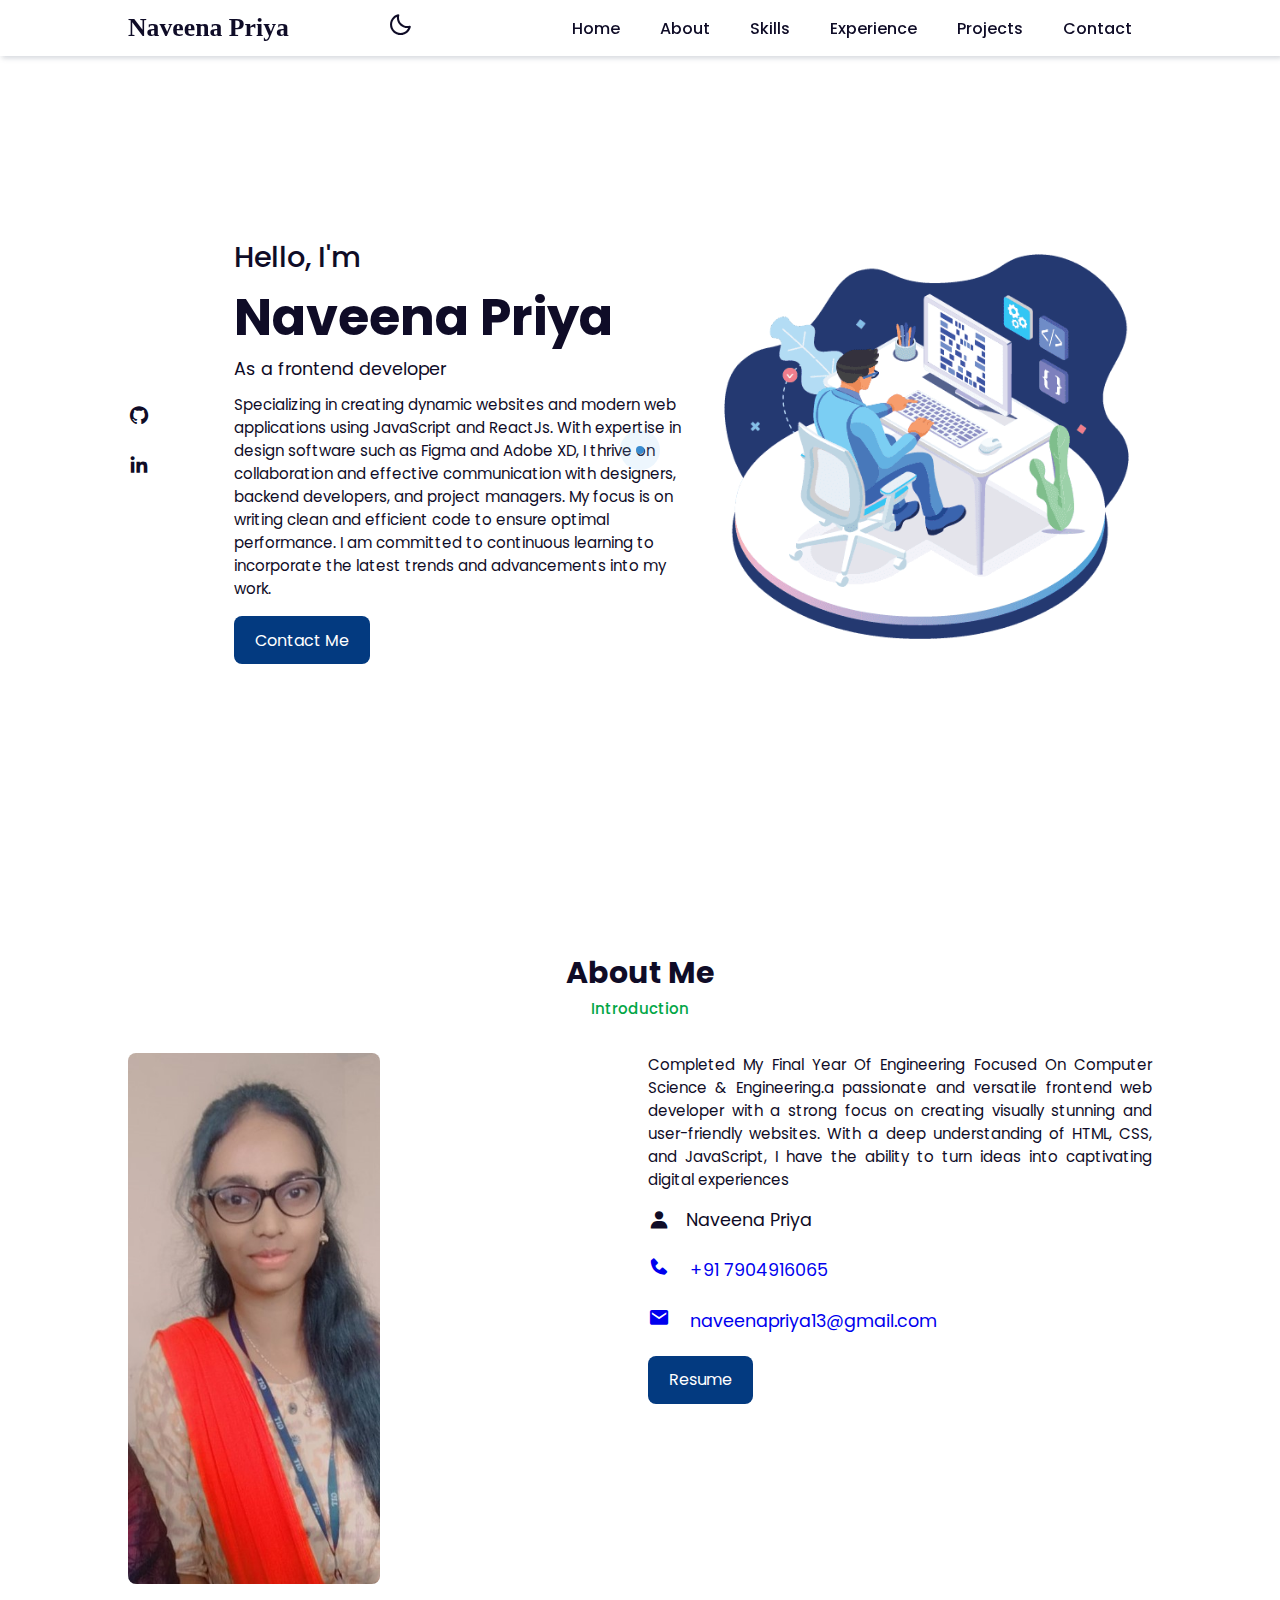
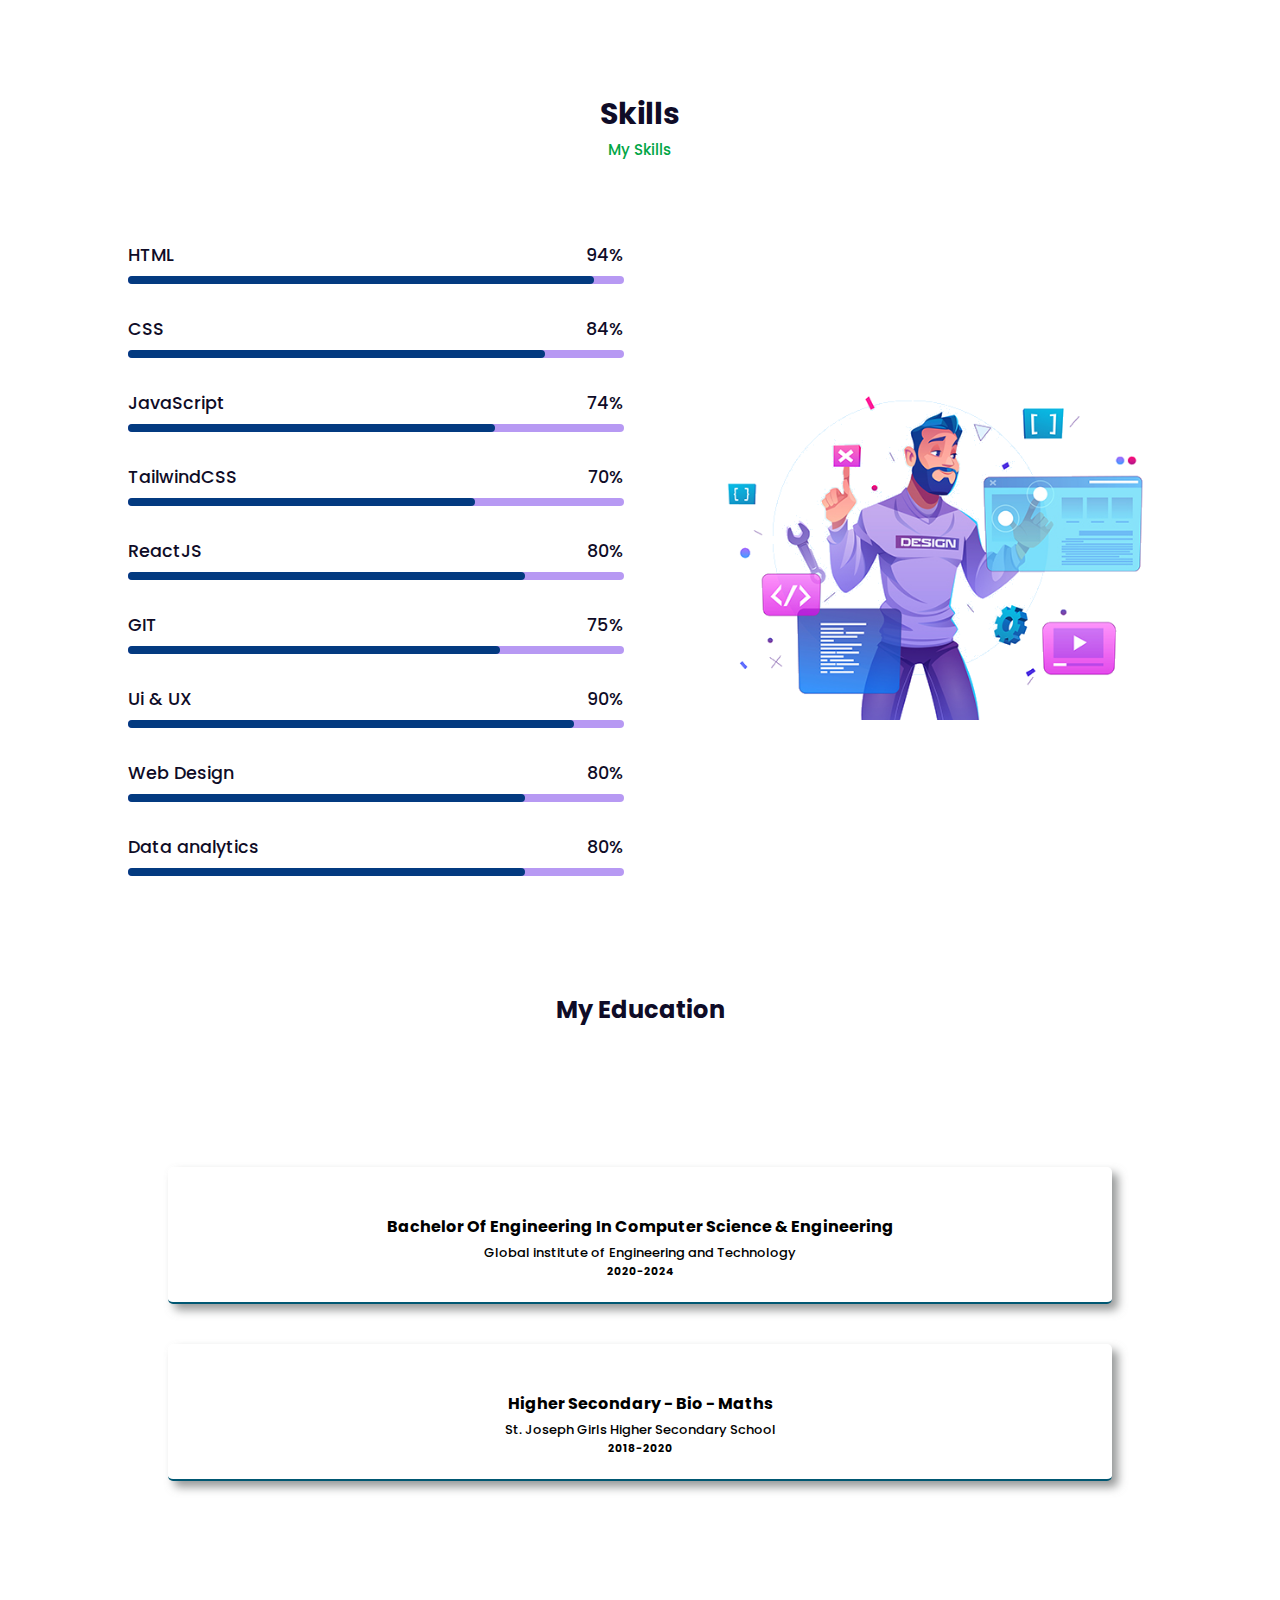
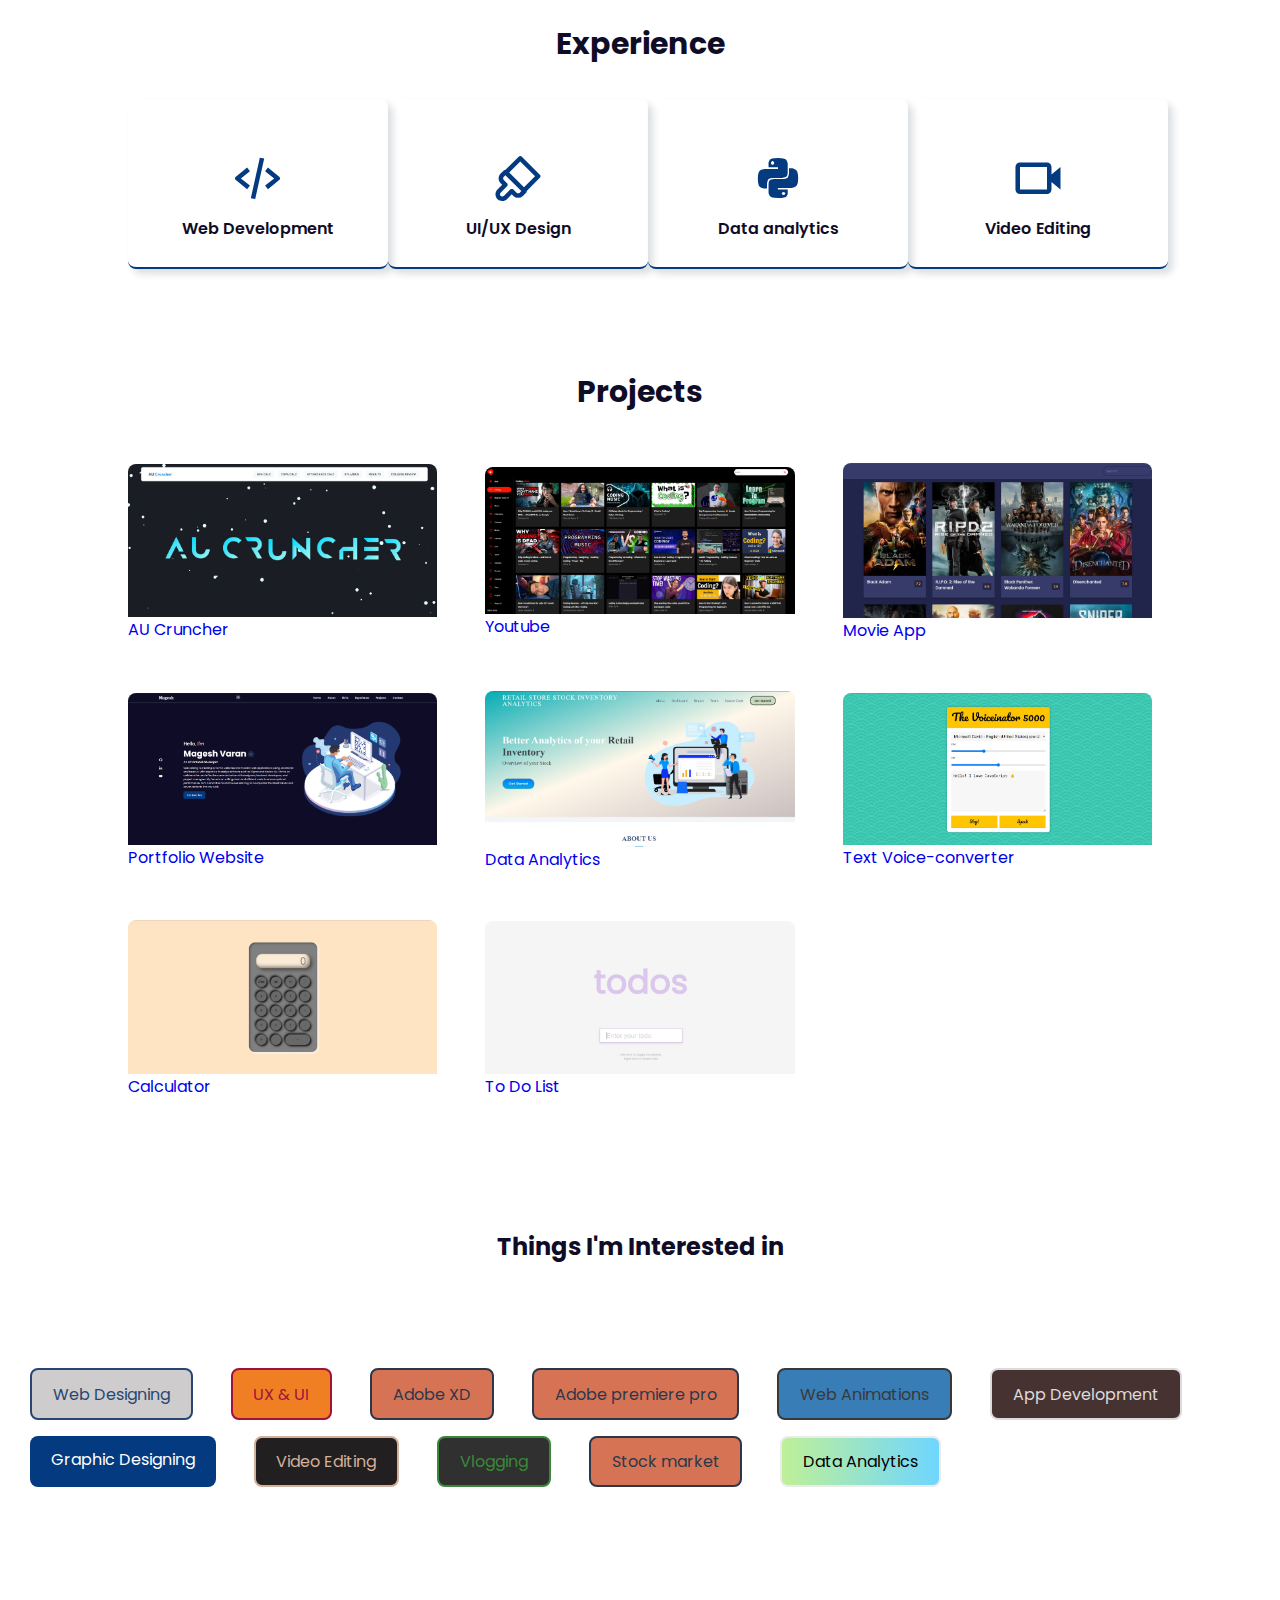
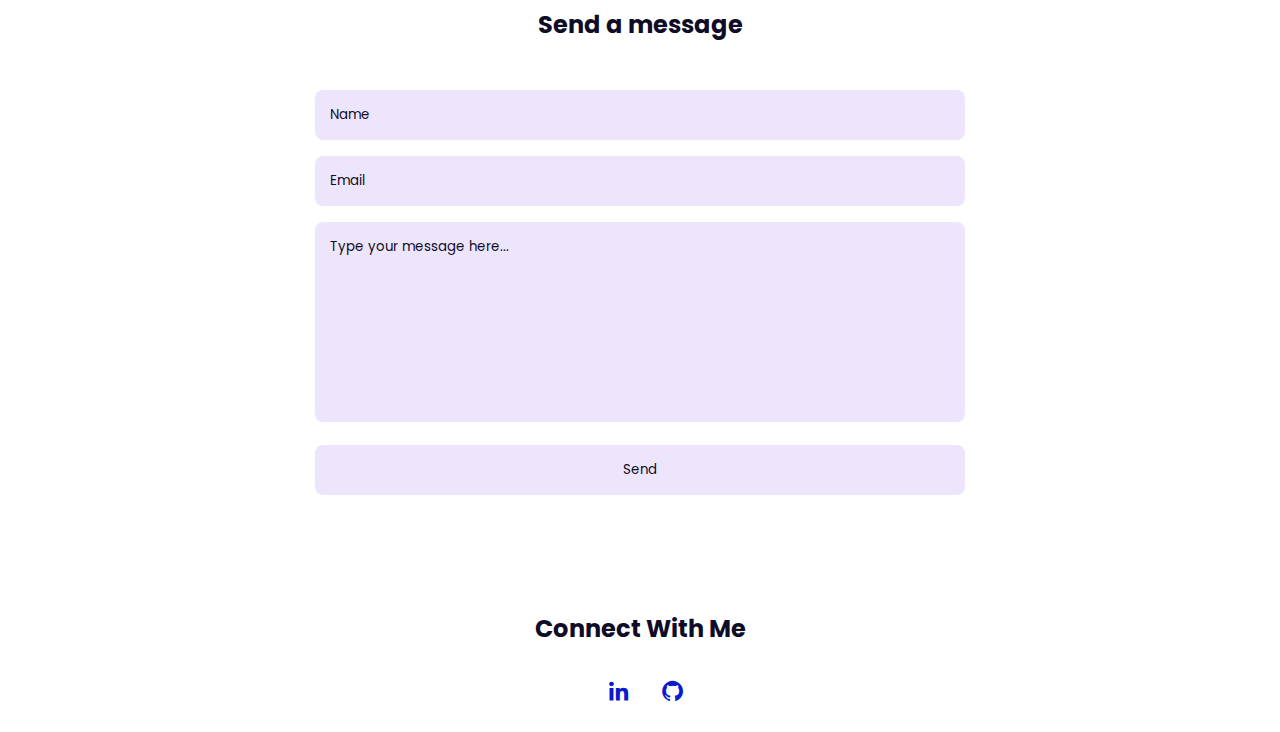
==== index.html @ 76b20b58 "new" ====
<!DOCTYPE html>
<html lang="en">

<head>
    <meta charset="UTF-8">
    <meta http-equiv="X-UA-Compatible" content="IE=edge">
    <meta name="viewport" content="width=device-width, initial-scale=1.0">
    <title>Naveena Priya</title>
    <!-- Link To CSS -->
    <link rel="stylesheet" href="./css/style.css">
    <!-- Box Icons -->
    <link rel="stylesheet" href="https://cdn.jsdelivr.net/npm/boxicons@latest/css/boxicons.min.css">
    <link id='favicon' rel="shortcut icon" href="123.png" type="image/11-png">
</head>

<body>

    <!-- perticles -->
    <!-- <div id="particles-js"></div> -->
    <!-- particles end -->

    
    <!-- Curser Section -->

    <div class="cursor-dot-outline"></div>
    <div class="cursor-dot"></div>

    <!-- end of curser section -->

    <!-- Navbar -->
    <header>
        <a href="#" class="logo">Naveena Priya</a>
        <span>
            <div class="bx bx-moon" id="darkmode"></div>
        </span>



        <div class="bx bx-menu" id="menu-icon"></div>

        <ul class="navbar">
            <li><a href="#home">Home</a></li>
            <li><a href="#about">About</a></li>
            <li><a href="#skills">Skills</a></li>
            <li><a href="#services">Experience</a></li>
            <li><a href="#portfolio">Projects</a></li>
            <li><a href="#footer">Contact</a></li>
            <!-- <div class="bx bx-moon" id="darkmode"></div> -->

        </ul>
    </header>
    <!-- Home -->

    <section class="home" id="home">
        <div class="social">
            <a href="https://github.com/NaveenapriyaN" target="_blank"><i class='bx bxl-github'></i></a>
            <a href="https://www.linkedin.com/in/naveena-priya-n-830784255/" target="_blank"><i class='bx bxl-linkedin'></i></a>

        </div>
        <div class="home-img">
            <img src="11.png" alt="">
        </div>
        <div class="home-text">
            <span>Hello, I'm</span>
            <h1>Naveena Priya</h1>
            <h2>As a frontend developer</h2>
            <p>Specializing in creating dynamic websites and modern web applications using JavaScript and ReactJs. With expertise in design software such as Figma and Adobe XD, I thrive on collaboration and effective communication with designers, backend developers, and project managers. My focus is on writing clean and efficient code to ensure optimal performance. I am committed to continuous learning to incorporate the latest trends and advancements into my work.            </p>
            <a href="#footer" class="btn">Contact Me</a>
        </div>

    </section>
    <!-- About -->
    <section class="about" id="about">
        <div class="heading">
            <h2>About Me</h2>
            <span>Introduction</span>
        </div>
        <!-- About Content -->
        <div class="about-container">
            <div class="about-img">
                <img src="121.jpeg" alt="">
            </div>
            <div class="about-text">
                <p>Completed My Final Year Of Engineering Focused On Computer Science & Engineering.a passionate and versatile frontend web developer with a strong focus on creating visually stunning and user-friendly websites. With a deep understanding of HTML, CSS, and JavaScript, I have the ability to turn ideas into captivating digital experiences</p>
                <div class="information">
                    <!-- Box 1 -->
                    <div class="info-box">
                        <i class='bx bxs-user'></i>
                        <span>Naveena Priya</span>
                    </div>
                  <!-- Box 2 (Calling) -->
                    <div class="info-box">
                        <a href="tel:+919360155586">
                        <i class='bx bxs-phone'></i>
                        <span>+91 7904916065</span>
                        </a>
                    </div>
  
                  <!-- Box 3 (Mail Sending) -->
                    <div class="info-box">
                        <a href="mailto:mageshvaran16@gmail.com">
                        <i class='bx bxs-envelope'></i>
                        <span>naveenapriya13@gmail.com</span>
                        </a>
                    </div>
  
                </div>
                <a href="https://drive.google.com/file/d/1D9zWI_TIHUpmubk6ApsLj25_T9iMZSU5/view"
                    target="_blank" class="btn">Resume</a>
            </div>
        </div>
    </section>
    <!-- Skills -->
    <section class="skills" id="skills">
        <div class="heading">
            <h2>Skills</h2>
            <span>My Skills</span>
        </div>
        <!-- Skills Content -->
        <div class="skills-container">
            <div class="bars">
                <!-- Box 1 -->
                <div class="bars-box">
                    <h3>HTML</h3>
                    <span>94%</span>
                    <div class="light-bar"></div>
                    <div class="percent-bar html-bar"></div>
                </div>
                <!-- Box 2 -->
                <div class="bars-box">
                    <h3>CSS</h3>
                    <span>84%</span>
                    <div class="light-bar"></div>
                    <div class="percent-bar css-bar"></div>
                </div>
                <!-- Box 3 -->
                <div class="bars-box">
                    <h3>JavaScript</h3>
                    <span>74%</span>
                    <div class="light-bar"></div>
                    <div class="percent-bar js-bar"></div>
                </div>

                <div class="bars-box">
                    <h3>TailwindCSS</h3>
                    <span>70%</span>
                    <div class="light-bar"></div>
                    <div class="percent-bar tailwind-bar"></div>
                </div>
                <!-- Box 4 -->
                <div class="bars-box">
                    <h3>ReactJS</h3>
                    <span>80%</span>
                    <div class="light-bar"></div>
                    <div class="percent-bar react-bar"></div>
                </div>
                <div class="bars-box">
                    <h3>GIT</h3>
                    <span>75%</span>
                    <div class="light-bar"></div>
                    <div class="percent-bar git-bar"></div>
                </div>

                <div class="bars-box">
                    <h3>Ui & UX</h3>
                    <span>90%</span>
                    <div class="light-bar"></div>
                    <div class="percent-bar ux-bar"></div>
                </div>

                <div class="bars-box">
                    <h3>Web Design</h3>
                    <span>80%</span>
                    <div class="light-bar"></div>
                    <div class="percent-bar web-bar"></div>
                </div>

                <div class="bars-box">
                    <h3>Data analytics</h3>
                    <span>80%</span>
                    <div class="light-bar"></div>
                    <div class="percent-bar web-bar"></div>
                </div>


            </div>
            <div class="skills-img">
                <img src="123.png" alt="">
            </div>
        </div>

    </section>

    <!-- ======= Breadcrumbs ======= -->
    <section id="breadcrumbs" class="breadcrumbs">
        <div class="container">

            <div class="d-flex justify-content-between align-items-center">
                <center>
                    <h2>My Education</h2>
                </center>
            </div>

        </div>
    </section><!-- End Breadcrumbs -->



    <!-- ======= Team Section ======= -->
    <section id="team1" class="team ">
        <div class="container">

            <div class="row">

                <div class="col-lg-6">
                    <div class="member d-flex align-items-start">
                        <div class="pic"><img src="assets/img/team/team-01.jpg" class="img-fluid" alt=""></div>
                        <div class="member-info">
                            <h4>Bachelor Of Engineering In Computer Science & Engineering</h4>
                            <span>Global institute of Engineering and Technology</span>
                            <h6>2020-2024</h6>
                            <!-- <p>Explicabo voluptatem mollitia et repellat</p> -->
                           
                        </div>
                    </div>
                </div>

                <div class="col-lg-6 mt-4 mt-lg-0">
                    <div class="member d-flex align-items-start">
                        <div class="pic"><img src="assets/img/team/team-02.jpeg" class="img-fluid" alt=""></div>
                        <div class="member-info">
                            <h4>Higher Secondary - Bio - Maths</h4>
                            <span>St. Joseph Girls Higher Secondary School</span>
                            <h6>2018-2020</h6>
                            <!-- <p>Aut maiores voluptates amet et quis</p> -->
                        </div>
                    </div>
                </div>


            </div>

        </div>
    </section><!-- End Team Section -->



    <!-- Services -->
    <section class="services" id="services">
        <div class="heading">
            <h2>Experience</h2>
            <!-- <span>Our Services</span> -->
        </div>
        <div class="services-content">
            <!-- Box 1 -->
            <div class="services-box">
                <i class='bx bx-code-alt'></i>
                <h3>Web Development</h3>
                <!-- <a href="#">Learn More</a> -->
            </div>
            <!-- Box 3 -->
            <div class="services-box">
                <i class='bx bx-brush'></i>
                <h3>UI/UX Design</h3>
                <!-- <a href="#">Learn More</a> -->
            </div>
            <div class="services-box">
                <i class='bx bxl-python'></i>
                <h3>Data analytics</h3>
                <!-- <a href="#">Learn More</a> -->
            </div>



            <!-- Box 2 -->
            <div class="services-box">
                <i class='bx bx-video'></i>
                <h3>Video Editing</h3>
                <!-- <a href="#">Learn More</a> -->
            </div>


        </div>
    </section>
    
    <!-- Portfolio -->
    <section class="portfolio" id="portfolio">
        <div class="heading">
            <h2>Projects</h2>
            <!-- <span>Our Recent Work</span> -->
        </div>
        <div class="portfolio-content">
            <div class="portfolio-img">
                <a href="https://aucruncher.vercel.app/" target="_blank"><img src="blog-2.jpg" alt="">AU Cruncher</a>
            </div>
             <div class="portfolio-img">
                <a href="https://youtubeproject1.vercel.app//" target="_blank"><img src="Youtube.png" alt="">Youtube</a>
             </div>
            <div class="portfolio-img">
                <a href="https://magesh06.netlify.app/" target="_blank"><img src="blog-4.jpg" alt="">Movie App</a>
            </div>
            <div class="portfolio-img">
                <a href="https://mageshdev.netlify.app/" target="_blank"><img src="port.png" alt="">Portfolio Website</a>
             </div>
            <div class="portfolio-img">
                <a href="https://retail-project.netlify.app/" target="_blank"><img src="blog-3.jpg" alt="">Data Analytics</a>
             </div>
            <div class="portfolio-img">
                <a href="https://speach-01.netlify.app/" target="_blank"><img src="blog-5.jpg" alt="">Text Voice-converter</a>

            </div>
            <div class="portfolio-img">
                <a href="https://magesh04.netlify.app/" target="_blank"><img src="blog-6.jpg" alt="">Calculator</a>

            </div>
            <div class="portfolio-img">
                <a href="https://magesh08.netlify.app/" target="_blank"><img src="blog-7.jpg" alt="">To Do List</a>

            </div>

        </div>
    </section>
    <!-- Contact
    <section class="contact" id="contact">
        <div class="heading">
            
            <span>Connect With Us</span> -->
    <!-- </div>
        <div class="contact-form">
            <form action="">
                <input type="text" placeholder="Your Name">
                <input type="email" name="" id="" placeholder="Your Email">
                <textarea name="" id="" cols="30" rows="10" placeholder="Write Message Here..."></textarea>
                <input type="button" value="Send" class="contact-button">
            </form>
        </div>
    </section> -->
    <div class="container">
        <div class="heading skills-heading">
            <h2>Things I'm Interested in</h2>
        </div>
        <div class="skills-wrapper">
            <a class="skill btn btn-outline-pill btn-custom-light" id='cpp'>Web Designing</a>
            <a class="skill btn btn-outline-pill btn-custom-light" id='css'>UX & UI</a>
            <a class="skill btn btn-outline-pill btn-custom-light" id='firebase'>Adobe XD</a>
            <a class="skill btn btn-outline-pill btn-custom-light" id='firebase'>Adobe premiere pro</a>
            <a class="skill btn btn-outline-pill btn-custom-light" id='sql'>Web Animations</a>
            <a class="skill btn btn-outline-pill btn-custom-light" id='agile'>App Development</a>
            <a class="skill btn btn-outline-pill btn-custom-light" id='django'>Graphic Designing</a>
            <a class="skill btn btn-outline-pill btn-custom-light" id='github'>Video Editing</a>
            <a class="skill btn btn-outline-pill btn-custom-light" id='node'>Vlogging</a>
            <a class="skill btn btn-outline-pill btn-custom-light" id='firebase'>Stock market</a>
            <a class="skill btn btn-outline-pill btn-custom-light" id='html'>Data Analytics</a>
        </div>
        <!-- <div class="unslate_co--section" id="contact-section">
        </div> -->
    </div>

    <!-- conwct with me -->

     <div class="contact-form" data-aos="fade-left" data-aos-once="true">
        <form  id="contact-form" method="POST" action="https://formsubmit.co/naveenapriya13@gmail.com">
          <h2>Send a message</h2>
          <div class="input-box">
            <input type="text" required="true" name="name" placeholder="Name">
          </div>
          
          <div class="input-box">
            <input type="email" required="true" name="email" placeholder="Email">
          </div>
          
          <div class="input-box">
            <textarea required="true" name="message" placeholder="Type your message here..."></textarea>
          </div>
          
          <div class="input-box">
            <input type="submit" value="Send" target="_blank" >
          </div>
             <input type="hidden" name="_captcha" value="false">
             <input type="hidden" name="_template" value="box">
             <!-- <input type="hidden" name="_next" value="https://Magesh08.github.io/assets/html/thankyou.html">
             <input type="hidden" name="_url" value="https://Magesh08.github.io/assets/html/contact.html"> -->
        </form>
      </div>
      
    </div>
  </div>
</div> 

<!-- conwct with end-->

    <!-- Footer -->
    <div class="footer" id="footer">
        <h2>Connect With Me</h2>
        <div class="footer-social">
            <a href="https://www.linkedin.com/in/naveena-priya-n-830784255/" target="_blank"><i class='bx bxl-linkedin'></i></a>
            <a href="https://github.com/NaveenapriyaN" target="_blank"><i class='bx bxl-github'></i></a>
            <!-- <a href="https://www.instagram.com/ig_magesh_mv/"><i class='bx bxl-instagram'></i></a> -->
        </div>

    </div>
    <!-- Copyright
    <div class="copyright">
        <p>Create By <a href=""> Developer</a> | All Right Reserved.</p>
    </div> -->

    <!-- Link To JS -->
    <script src="./js/script.js"></script>
</body>

</html>
---- css/style.css ----
/* Google Fonts */
@import url("https://fonts.googleapis.com/css2?family=Poppins:wght@200;300;400;500;600;700&display=swap");
* {
  margin: 0;
  padding: 0;
  box-sizing: border-box;
  list-style: none;
  text-decoration: none;
  scroll-behavior: smooth;
  scroll-padding-top: 2rem;
  font-family: "Poppins", sans-serif;
}
:root {
  --main-color: #033a80;
  --bg-color: #fff;
  --text-color: #0f0c27;
  --hover: hsl(260, 100%, 51%);
 
  --big-font: 3.2rem;
  --medium-font: 1.8rem;
  --p-font: 0.941rem;
}
section {
  padding: 50px 10%;
}
body.active {
  --text-color: #fff;
  --bg-color: #0f0c27;
}
body {
  background: var(--bg-color);
  color: var(--text-color);
}
*::selection {
  color: var(--bg-color);
  background: var(--main-color);
}
.heading {
  text-align: center;
}
.heading h2 {
  font-size: 30px;
}
 
.heading span {
  font-size: var(--p-font);
  color: rgb(2, 166, 70);
}
header {
  position: fixed;
  width: 100%;
  top: 0;
  right: 0;
  z-index: 1000;
  display: flex;
  align-items: center;
  justify-content: space-between;
  background: var(--bg-color);
  padding: 13px 10%;
  transition: 0.2s;
  box-shadow: -3px -3px 7px #ffffff73,
				2px 2px 5px rgba(94, 104, 121, 0.288);
}
header.shadow {
  box-shadow: 0 0 4px rgb(14 55 54 / 15%);
}
.logo {
  font-size: 1.61rem;
  font-weight: 600;
  font-family:Cambria, Cochin, Georgia, Times, 'Times New Roman', serif;
  color: var(--text-color);
}
.navbar {
  display: flex;
}
.navbar a {
  font-size: 1rem;
  padding: 10px 20px;
  color: var(--text-color);
  font-weight: 500;
}
.navbar a:hover {
  color: var(--hover);
}
#menu-icon {
  font-size: 24px;
  cursor: pointer;
  z-index: 10001;
  display: none;
}
#darkmode {
  font-size: 25px;
  cursor: pointer;
  padding-right: 40px;
}
.home {
  position: relative;
  width: 100%;
  min-height: 100vh;
  display: grid;
  grid-template-columns: 0.2fr 1fr 1fr;
  align-items: center;
  gap: 1rem;
}
.home-img {
  order: 3;
}
.home-img img {
  width: 100%;
}
.home-text span {
  font-size: var(--medium-font);
  font-weight: 500;
}
.home-text h1 {
  font-size: var(--big-font);
}
.home-text h2 {
  font-size: 1.1rem;
  font-weight: 400;
}
.home-text p {
  font-size: var(--p-font);
  font-weight: 400;
  margin: 0.7rem 0 1rem;
}
.social {
  display: flex;
  flex-direction: column;
}
.social a {
  margin-bottom: 1rem;
  font-size: 22px;
  color: var(--text-color);
}
.social a:hover {
  color: var(--hover);
}
.btn {
  display: inline-block;
  background: var(--main-color);
  color: #fff;
  padding: 0.7rem 1.3rem;
  border-radius: 0.5rem;
}
.btn:hover {
  background: var(--hover);
}
 

.about-container {
  display: grid;
  grid-template-columns: repeat(2, 1fr);
  gap: 1rem;
  margin-top: 2rem;
}
 
.about-img img {
  width: 50%;
  border-radius: 0.5rem;
}
.about-text p {
  font-size: var(--p-font);
  font-weight: 400;
  text-align: justify;
}
.information {
  margin: 1rem 0 1.4rem;
}
.information .info-box {
  display: flex;
  align-items: center;
  margin-bottom: 1.4rem;
}
.information .info-box .bx {
  font-size: 22px;
}
.information .info-box span {
  font-weight: 400;
  margin-left: 1rem;
}
.skills-container {
  display: grid;
  grid-template-columns: repeat(2, 1fr);
  align-items: center;
  gap: 2rem;
  margin-top: 4rem;
}
.skills-img img {
  width: 100%;
  padding-left: 4rem;
  object-position: center;
}
.bars-box {
  position: relative;
  display: flex;
  justify-content: space-between;
  align-items: center;
  padding: 1rem 0;
  margin-bottom: 1rem;
}
.bars-box h3,
span {
  font-size: 1.1rem;
  font-weight: 500;
}
.light-bar {
  position: absolute;
  bottom: 0;
  left: 0;
  width: 100%;
  height: 0.5rem;
  background: hsla(260, 100%, 44%, 0.4);
  border-radius: 0.5rem;
}
.percent-bar {
  position: absolute;
  bottom: 0;
  left: 0;
  height: 0.5rem;
  background: var(--main-color);
  border-radius: 0.5rem;
}
.html-bar {
  width: 94%;
}
.css-bar {
  width: 84%;
}
.js-bar {
  width: 74%;
}
.react-bar {
  width: 80%;
}
.git-bar {
  width: 75%;
}
.tailwind-bar {
  width: 70%;
}
.ux-bar{
  width: 90%;
}
.web-bar {
  width: 80%;
}
.services-content {
  display: grid;
  grid-template-columns: repeat(auto-fit, minmax(200px, auto));
  justify-content: center;
  gap: 1rem;
  margin-top: 2rem;
}
.services-box {
  padding: 20px;
  width: 260px;
  display: flex;
  flex-direction: column;
  align-items: center;
  text-align: center;
  border-radius: 0.5rem;
  border-bottom: 2px solid var(--main-color);
  
  box-shadow: 5px 5px 7px rgba(14, 42, 55, 0.15);
}
.services-box:hover{
  color: #e0e0e0;

  box-shadow: 5px 5px 7px rgba(14, 42, 55, 0.15);
  /* background-image: linear-gradient(rgb(169, 169, 169) , rgb(255, 255, 255)); */
  background-color: #FF9A8B;
  background-color: #74EBD5;
  background-color: #FF9A8B;
  /* background-image: linear-gradient(90deg, #FF9A8B 0%, #FF6A88 55%, #FF99AC 100%); */
  background-color: #7791a3;



}

.services-box h3 {
  font-size: 1rem;
  font-weight: 600;
  margin: 0.7rem 0 0.4rem;
}
.services-box:hover h3{
  color: var(--main-color);
}
.services-box .bx {
  padding-top: 2rem;
  font-size: 54px;
  color: var(--main-color);
}
.services-box:hover .bx{
  color: #000000;
}
.services-box a {
  color: var(--main-color);
  font-size: var(--p-font);
  font-weight: 500;
}
.services-box:hover a{
  color: #8b8a8f;
}
.portfolio-content {
  display: grid;
  grid-template-columns: repeat(auto-fit, minmax(280px, auto));
  gap: 3rem;
  margin-top: 3rem;
  align-items: center;

}
.portfolio-img {
  overflow: hidden;
  border-radius: 0.5rem;
}
.portfolio-img img {
  width: 100%;
  display: block;
}
.portfolio-img img:hover {
  transform: scale(1.1);
  transition: 1s;
}
.contact-form {
  display: grid;
  place-items: center;
  margin-top: 2rem;
}
.contact-form form {
  display: flex;
  flex-direction: column;
  width: 650px;
}
form input,
textarea {
  padding: 15px;
  border-radius: 0.5rem;
  width: 100%;
  border: none;
  outline: none;
  background: hsla(260, 100%, 44%, 0.1);
  margin-bottom: 1rem;
  color: var(--text-color);
}
form input::placeholder,
textarea::placeholder {
  color: var(--text-color);
}
form textarea {
  resize: none;
  height: 200px;
}
.contact-button {
  width: 160px;
  cursor: pointer;
  background: #2768d9;
  color: #fff;
  justify-content: center;
  text-transform: uppercase;
  letter-spacing: 1px;
  margin-left: 35%;
}
.contact-button:hover {
  background: var(--hover);
}
.footer {
  display: grid;
  place-items: center;
  padding: 20px;
  
}
.footer h2 {
  margin-top: 80px;
  font-size: 1.5rem;
  margin-bottom: 1.6rem;
}
.footer-social a i{
  color: rgb(10, 26, 208);
  font-size: 25px;
  margin-left: 10px;
  text-align: center;
  line-height: 40px;
  background-color: #fff;
  border-radius: 50%;
  width: 40px;
  height: 40px;
}
.copyright {
  padding: 20px;
  background: var(--main-color);
  text-align: center;
  color: #fff;
}
.copyright a{
  color: #22cf91;
}
/* Making Responsive */
@media (max-width: 991px) {
  header {
    padding: 18px 4%;
  }
  section {
    padding: 50px 4%;
  }
}
@media (max-width: 881px) {
  :root {
    --big-font: 2.7rem;
    --medium-font: 1.4rem;
  }
}
@media (max-width: 768px) {
  :root {
    --big-font: 2.4rem;
    --medium-font: 1.2rem;
  }
  header {
    padding: 11px 4%;
  }
  #menu-icon {
    display: initial;
    color: var(--text-color);
  }
  header .navbar {
    position: absolute;
    top: -500px;
    left: 0;
    right: 0;
    display: flex;
    flex-direction: column;
    background: var(--bg-color);
    box-shadow: 0 4px 4px rgb(0 0 0 / 10%);
    transition: 0.2s ease;
    text-align: center;
  }
  .navbar.active {
    top: 100%;
  }
  .navbar a {
    padding: 1.5rem;
    display: block;
    background: var(--bg-color);
  }
  #darkmode {
    position: absolute;
    top: 1.4rem;
    right: 2rem;
  }
  .scroll-down {
    display: none;
  }
  .home {
    grid-template-columns: 0.5fr 3fr;
  }
  .home-text {
    grid-column: 1/3;
    padding-left: 1.4rem;
  }
  .home-img {
    order: initial;
  }
  .about-container {
    grid-template-columns: 1fr;
  }
  .about-img {
    display: flex;
    justify-content: center;
  }
  .skills-container {
    grid-template-columns: 1fr;
  }
  .skills-img img {
    padding-left: 0;
  }
  .skills-img {
    padding-top: 2rem;
    display: flex;
    justify-content: center;
  }
  .contact-form form{
    width: 300px;
  }
  .contact-button{
    margin-left: 25%;
  }
}
@media (max-width: 340px) {
  :root {
    --big-font: 1.7rem;
    --medium-font: 1.1rem;
  }
  .home-text span {
    font-size: 1rem;
  }
  .home-text h2 {
    font-size: 0.9rem;
    font-weight: 500;
  }
  .information .info-box span {
    font-size: 1rem;
  }
  .portfolio-content {
    grid-template-columns: repeat(auto-fit, minmax(200px, auto));
  }
  .contact-form form{
    width: 300px;
  }
  .contact-button{
    margin-left: 25%;
  }
}

.skills-wrapper{
  display: flex;
  flex-wrap: wrap;
  margin:6rem 0rem 4rem 0rem;
}
.skills-wrapper a{
  margin:0.5rem;
  margin-left: 30px;
}
.skills-heading h2{
  margin-top: 80px;
  margin-bottom: 60px;
  font-size: 1.5rem;
}


.btn-outline-pill#cpp{
  background-color: rgb(206, 204, 204);
  border: 2px solid #274773;
  color: #274773
}

.btn-outline-pill#cpp:hover{
  background-color: #274773;
  border: 2px solid rgb(206, 204, 204);
  color: rgb(206, 204, 204)
}

.btn-outline-pill#python{
  background-color: #e2bc30;
  border: 2px solid #204868;
  color: #204868;
}

.btn-outline-pill#python:hover{
  background-color: #204868;
  border: 2px solid #e2bc30;
  color: #e2bc30;
}

.btn-outline-pill#ruby{
  background-color: #820C02;
  border: 2px solid #EDA895;
  color: #EDA895;
}

.btn-outline-pill#ruby:hover{
    background-color: #EDA895;
    border: 2px solid #820C02;
    color: #820C02;
}

.btn-outline-pill#java{
  background-color: #be740c;
  border: 2px solid #005772;
  color: #005772;
}

.btn-outline-pill#java:hover{
  background-color: #007396;
  border: 2px solid #be740c;
  color: #be740c;
}

.btn-outline-pill#node{
  background-color: #303030;
  border: 2px solid #3C873A;
  color: #3C873A;
}

.btn-outline-pill#node:hover{
  background-color: #3C873A;
  border: 2px solid #303030;
  color: #303030;
}

.btn-outline-pill#react{
  background-color: #303030;
  border: 2px solid #378092;
  color: #378092;
}

.btn-outline-pill#react:hover{
  background-color: #378092;
  border: 2px solid #303030;
  color: #303030;
}

.btn-outline-pill#github{
  background-color: #211F1F;
  border: 2px solid #d4b09a;
  color: #d4b09a;
}

.btn-outline-pill#github:hover{
  background-color: #d4b09a;
  border: 2px solid #211F1F;
  color: #211F1F;
}

.btn-outline-pill#firebase{
  background-color: #d67355;
  border: 2px solid #2C384A;
  color: #2C384A;
}

.btn-outline-pill#firebase:hover{
  background-color: #2C384A;
  border: 2px solid #d67355;
  color: #d67355;
}

.btn-outline-pill#flutter{
  background-color: #303030;
  border: 2px solid #0f609e;
  color: #0f609e;
}

.btn-outline-pill#flutter:hover{
  background-color: #0f609e;
  border: 2px solid #303030;
  color: #303030;
}

.btn-outline-pill#javascript{
  background-color: #323330;
  border: 2px solid #F0DB4F;
  color: #F0DB4F;
}

.btn-outline-pill#javascript:hover{
  background-color: #F0DB4F;
  border: 2px solid #323330;
  color: #323330;
}


.btn-outline-pill#agile{
  background-color: #473232;
  border: 2px solid #dbdbdb;
  color: #dbdbdb;
}

.btn-outline-pill#agile:hover{
  background-color: #dbdbdb;
  border: 2px solid #473232;
  color: #473232;
}

.btn-outline-pill#html{
  background-image: linear-gradient(to right, #BFF098 , #6FD6FF);
  border: 2px solid #EBEBEB;
  color: #000000;
}

.btn-outline-pill#html:hover{
  background-image: linear-gradient(to bottom, #02AABD , #00CDAC);
  border: 2px solid #EBEBEB;
  color: #1d47b0;
}

.btn-outline-pill#css{
  background-color: #f07f23;
  border: 2px solid #a01140;
  color: #a01140;
}

.btn-outline-pill#css:hover{
  background-color: #a01140;
  border: 2px solid #f07f23;
  color: #f07f23;
}

.btn-outline-pill#bash{
  background-color: #540D6E;
  border: 2px solid #29977e;
  color: #29977e;
}

.btn-outline-pill#bash:hover{
  background-color: #29977e;
  border: 2px solid #540D6E;
  color: #540D6E;
}

.btn-outline-pill#rest{
  background-color: #342E37;
  border: 2px solid #D2D68D;
  color: #016c7c;
}

.btn-outline-pill#rest:hover{
  background-image: linear-gradient(to right, red , yellow);
  border: 2px solid #342E37;
  color: #D2D68D;
}


.btn-outline-pill#nosql:hover{
  background-color: white;
  border: 2px solid black;
  color: black;
}

.btn-outline-pill#sql{
  background-color: #387db6;
  border: 2px solid #3a3939;
  color: #3a3939;
}

.btn-outline-pill#sql:hover{
  background-image:linear-gradient(black, gray);
  border: 2px solid #387db6;
  color: #387db6;
}

.btn-outline-pill#docker{
  background-color: #9395ec;
  border: 2px solid #555353;
  color: #555353;
}

.btn-outline-pill#docker:hover{
  background-image:linear-gradient(black, gray);
  border: 2px solid #9395ec;
  color: #9395ec;
}


.bxl-linkedin:hover{
   background-color: #000000;
   color: #15bcda;
  

}

.bxl-github:hover{
  background-color: #000000;
}

.bxl-instagram:hover{
  background-color: #000000;
  color: #d81b1b;
}

.bxl-youtube:hover{
 background-color: #000000;
 color: #d81b1b;
}

.team .member {
  position: relative;
  box-shadow: 6px 6px 10px rgba(108, 111, 112, 0.708);
  padding: 22px;
  border-radius: 5px;
  color: #000000;
  background-color:#ffffff;
  transition: 0.5s;
  margin: 40px;
  text-align: center;
  border-bottom:2px solid #005772;
}
.team .member span{
  font-size: small;
}
.team .member:hover{
  background-image: linear-gradient(to top, #accbee 0%, #c1f8f8 100%);
  color: #000000;
}

html,
html *,
body,
body * {
  cursor: none;
}

html, body {
  overflow-x: hidden !important;
}

.cursor-dot,
.cursor-dot-outline {
  pointer-events: none;
  position: absolute;
  top: 50%;
  left: 50%;
  border-radius: 50%;
  opacity: 0;
  transform: translate(-50%, -50%);
  transition: opacity 0.3s ease-in-out, transform 0.3s ease-in-out;
  z-index: 99999;
}

.cursor-dot {
  width: 8px;
  height: 8px;
  background-color: rgba(44, 130, 201, 1);
  z-index: 999999;
}

.cursor-dot-outline {
  width: 40px;
  height: 40px;
  background-color: rgba(137, 196, 244, 0.15);
  z-index: 9999999;
}

@media only screen and (max-width: 991px) {

  .cursor-dot,
.cursor-dot-outline {
  display: none !important;
}
}

#contact-form h2{
  padding: 3rem;
  text-align: center;
}
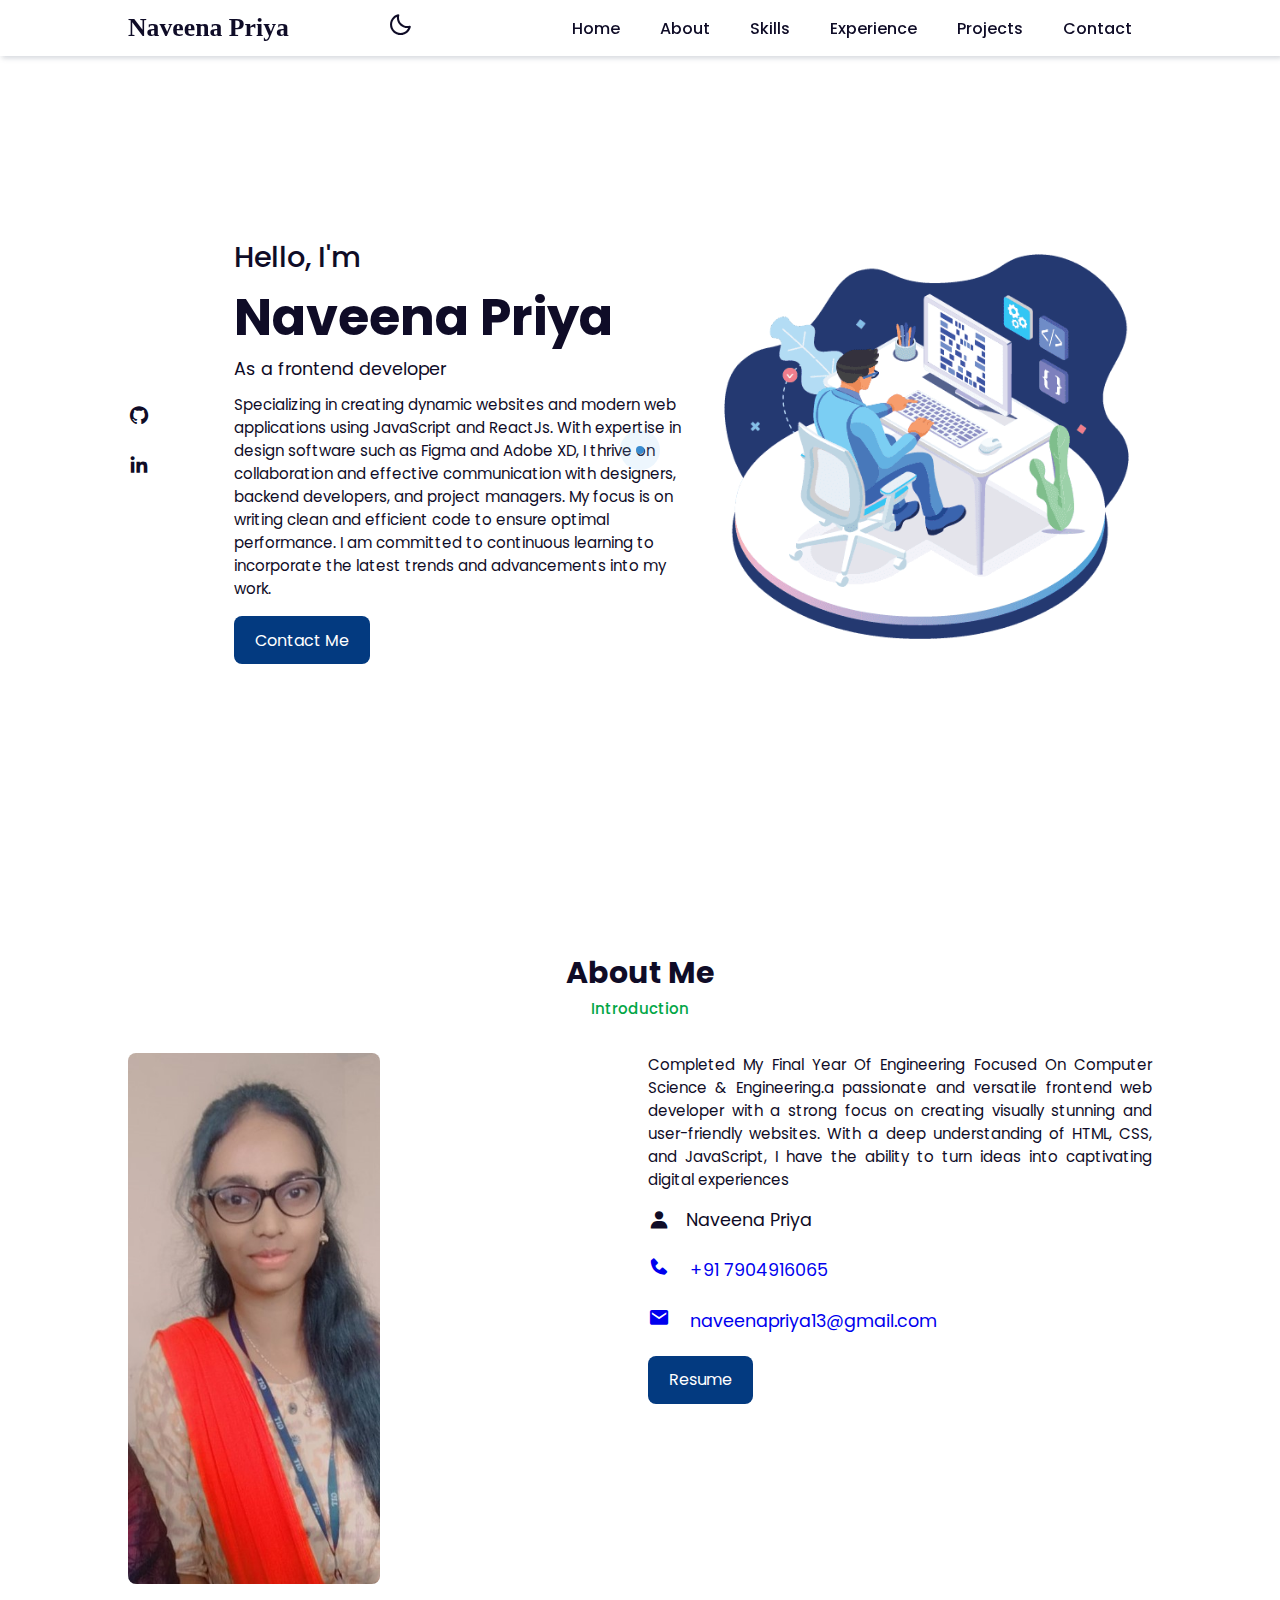
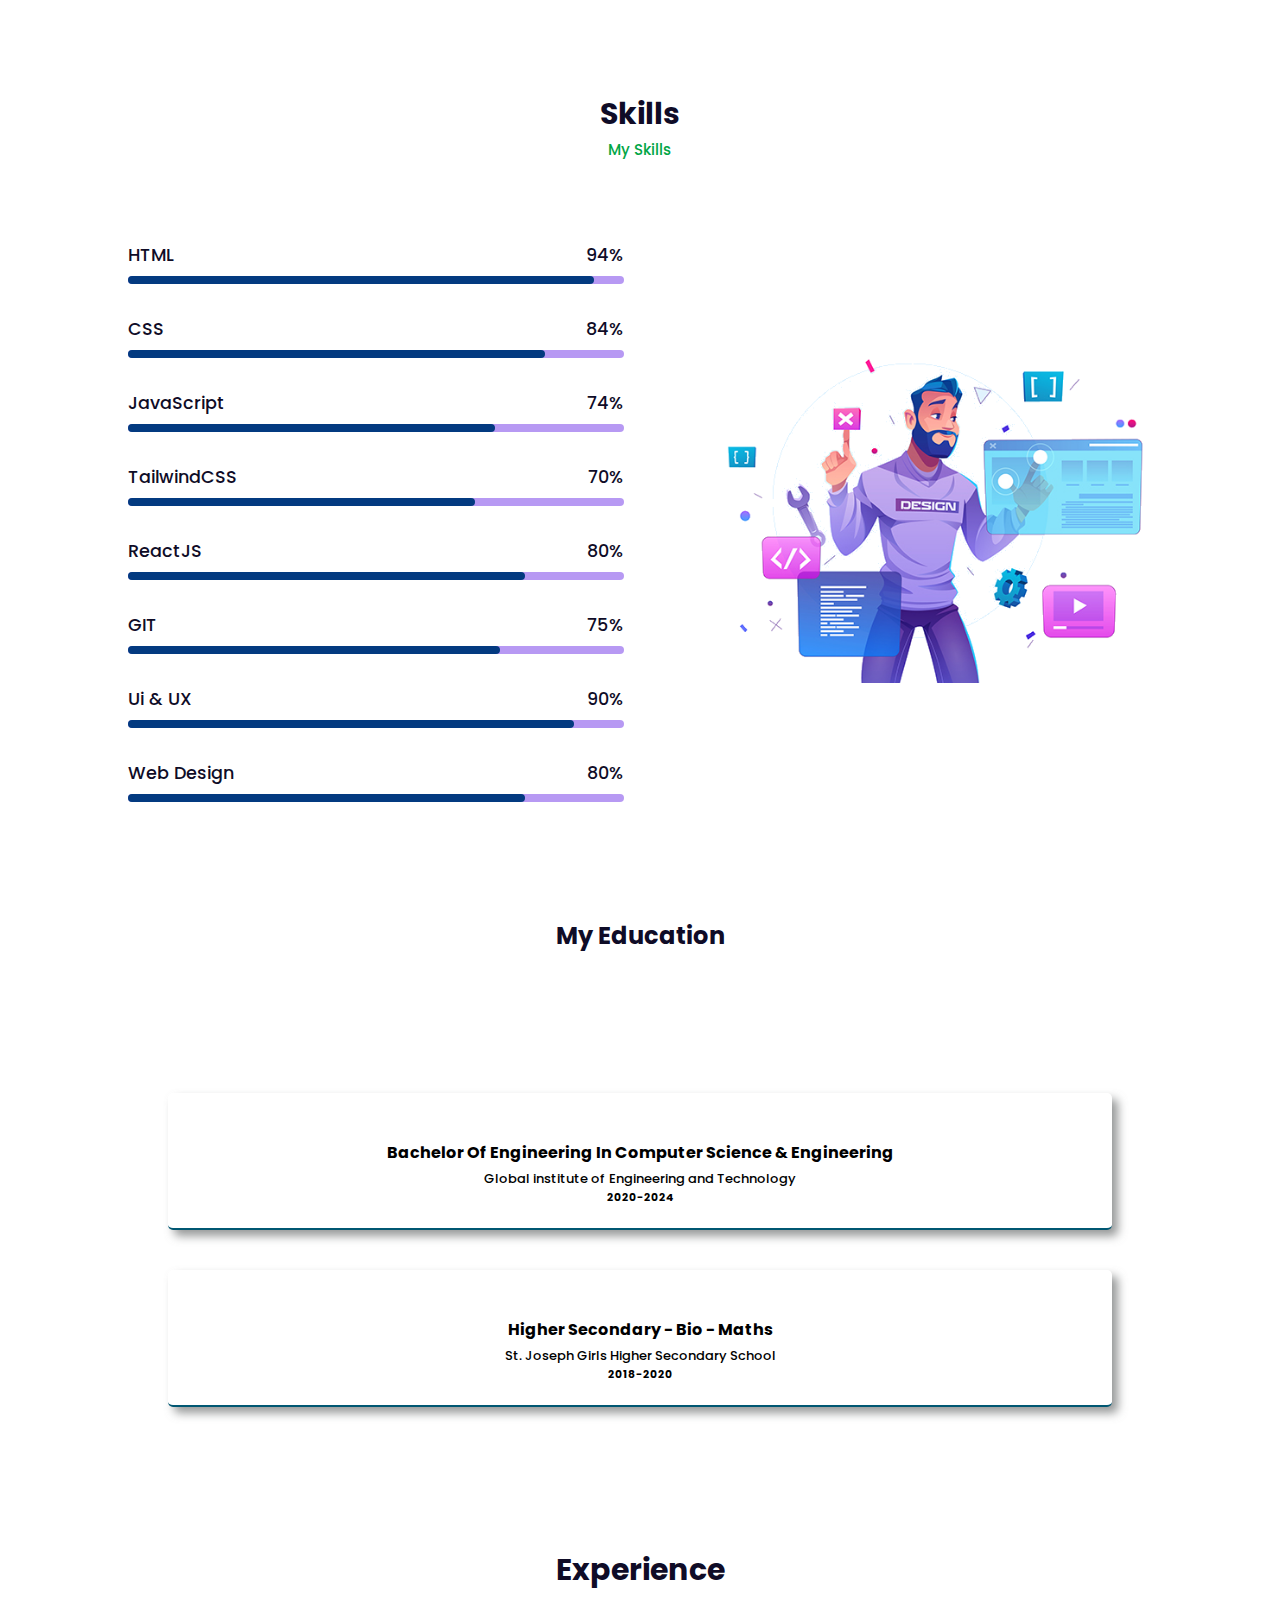
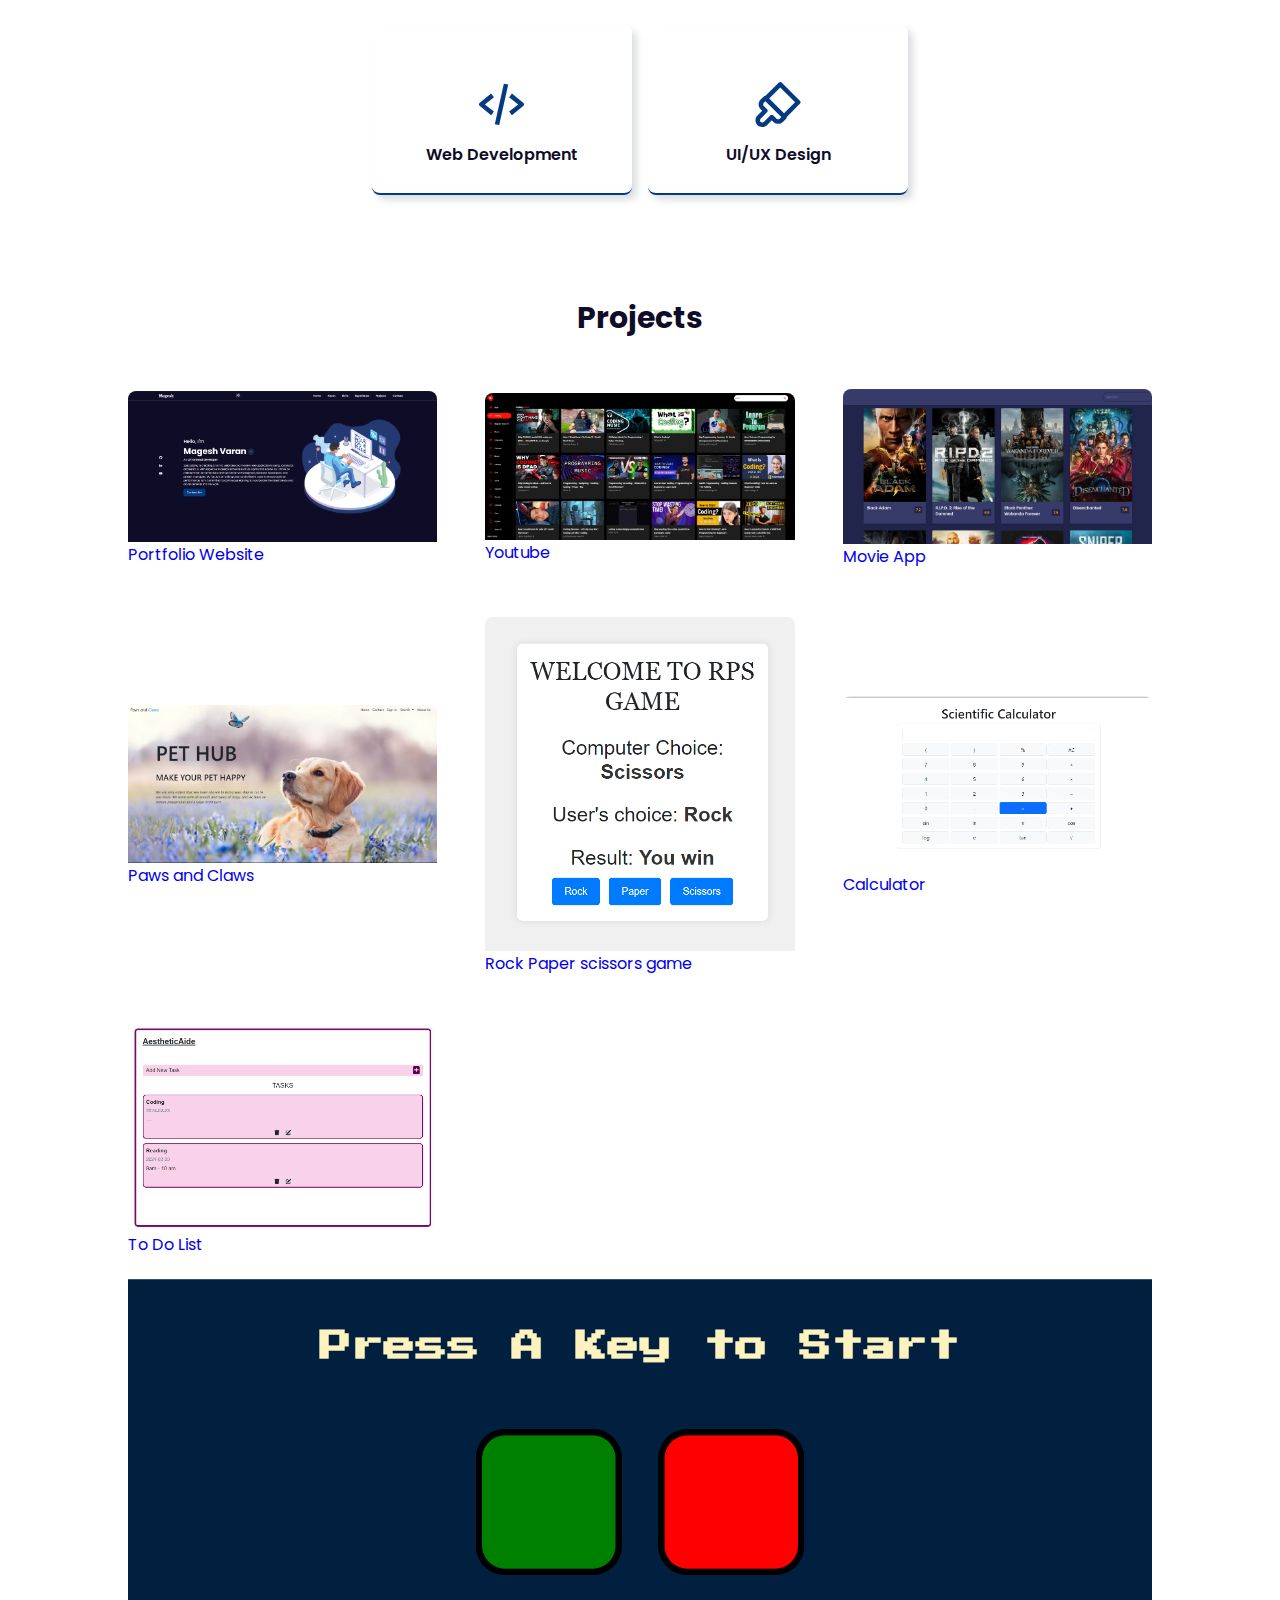
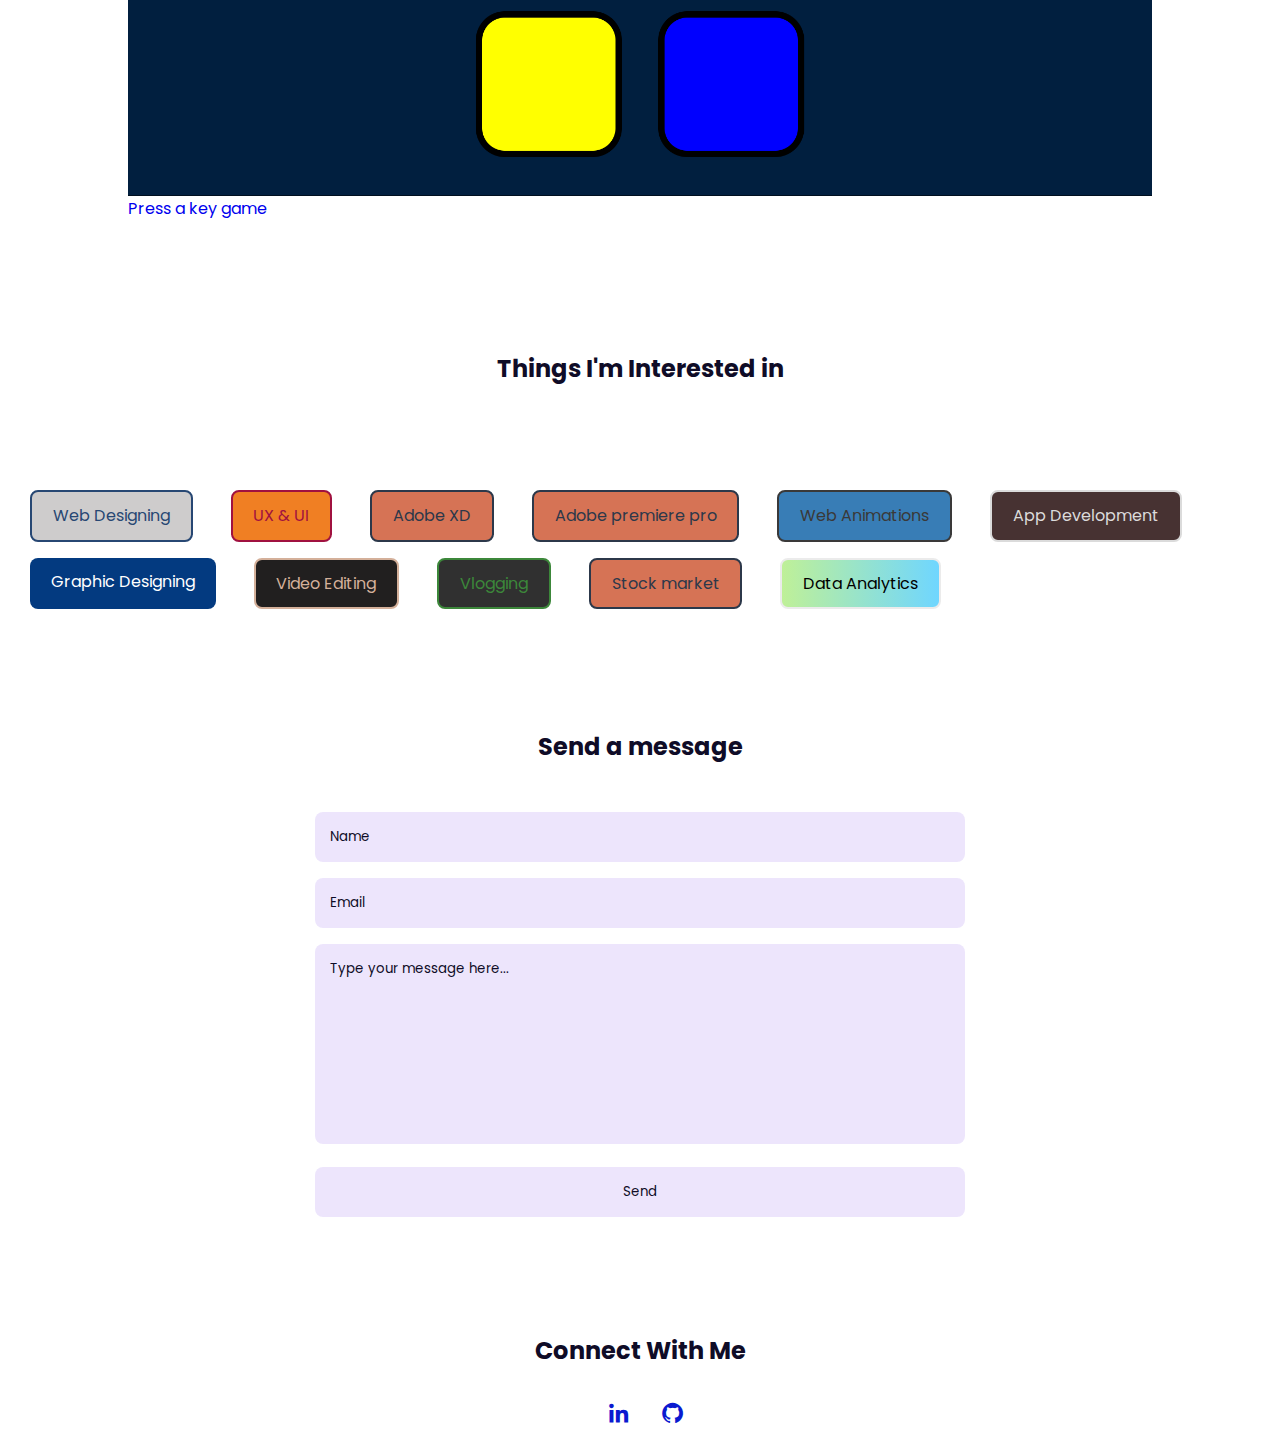
==== commit 62335893: "pro- change" ====
--- a/index.html
+++ b/index.html
@@ -175,12 +175,7 @@
                     <div class="percent-bar web-bar"></div>
                 </div>
 
-                <div class="bars-box">
-                    <h3>Data analytics</h3>
-                    <span>80%</span>
-                    <div class="light-bar"></div>
-                    <div class="percent-bar web-bar"></div>
-                </div>
+             
 
 
             </div>
@@ -264,22 +259,6 @@
                 <h3>UI/UX Design</h3>
                 <!-- <a href="#">Learn More</a> -->
             </div>
-            <div class="services-box">
-                <i class='bx bxl-python'></i>
-                <h3>Data analytics</h3>
-                <!-- <a href="#">Learn More</a> -->
-            </div>
-
-
-
-            <!-- Box 2 -->
-            <div class="services-box">
-                <i class='bx bx-video'></i>
-                <h3>Video Editing</h3>
-                <!-- <a href="#">Learn More</a> -->
-            </div>
-
-
         </div>
     </section>
     
@@ -291,34 +270,35 @@
         </div>
         <div class="portfolio-content">
             <div class="portfolio-img">
-                <a href="https://aucruncher.vercel.app/" target="_blank"><img src="blog-2.jpg" alt="">AU Cruncher</a>
-            </div>
+                <a href="https://mageshdev.netlify.app/" target="_blank"><img src="port.png" alt="">Portfolio Website</a>
+             </div>
              <div class="portfolio-img">
                 <a href="https://youtubeproject1.vercel.app//" target="_blank"><img src="Youtube.png" alt="">Youtube</a>
              </div>
             <div class="portfolio-img">
                 <a href="https://magesh06.netlify.app/" target="_blank"><img src="blog-4.jpg" alt="">Movie App</a>
             </div>
-            <div class="portfolio-img">
-                <a href="https://mageshdev.netlify.app/" target="_blank"><img src="port.png" alt="">Portfolio Website</a>
+          
+            <div class="portfolio-img">
+                <a href="https://paws-and-claws.vercel.app/" target="_blank"><img src="asset project image/paw.png" alt="">Paws and Claws</a>
              </div>
             <div class="portfolio-img">
-                <a href="https://retail-project.netlify.app/" target="_blank"><img src="blog-3.jpg" alt="">Data Analytics</a>
-             </div>
-            <div class="portfolio-img">
-                <a href="https://speach-01.netlify.app/" target="_blank"><img src="blog-5.jpg" alt="">Text Voice-converter</a>
-
-            </div>
-            <div class="portfolio-img">
-                <a href="https://magesh04.netlify.app/" target="_blank"><img src="blog-6.jpg" alt="">Calculator</a>
-
-            </div>
-            <div class="portfolio-img">
-                <a href="https://magesh08.netlify.app/" target="_blank"><img src="blog-7.jpg" alt="">To Do List</a>
-
-            </div>
-
-        </div>
+                <a href="https://rps-game-sooty.vercel.app/" target="_blank"><img src="asset project image/RPS.png" alt="">Rock Paper scissors game</a>
+
+            </div>
+            <div class="portfolio-img">
+                <a href="https://scientific-calculator-zeta.vercel.app/" target="_blank"><img src="asset project image/cal.png" alt="">Calculator</a>
+
+            </div>
+            <div class="portfolio-img">
+                <a href="https://todo-azm1.vercel.app/" target="_blank"><img src="asset project image/To do.png" alt="">To Do List</a>
+            </div>
+        </div>
+        <div class="portfolio-img">
+            <a href="https://simon-says-iota.vercel.app/" target="_blank"><img src="asset project image/press a key game.png" alt="">Press a key game</a>
+        </div>
+    </div>
+    
     </section>
     <!-- Contact
     <section class="contact" id="contact">
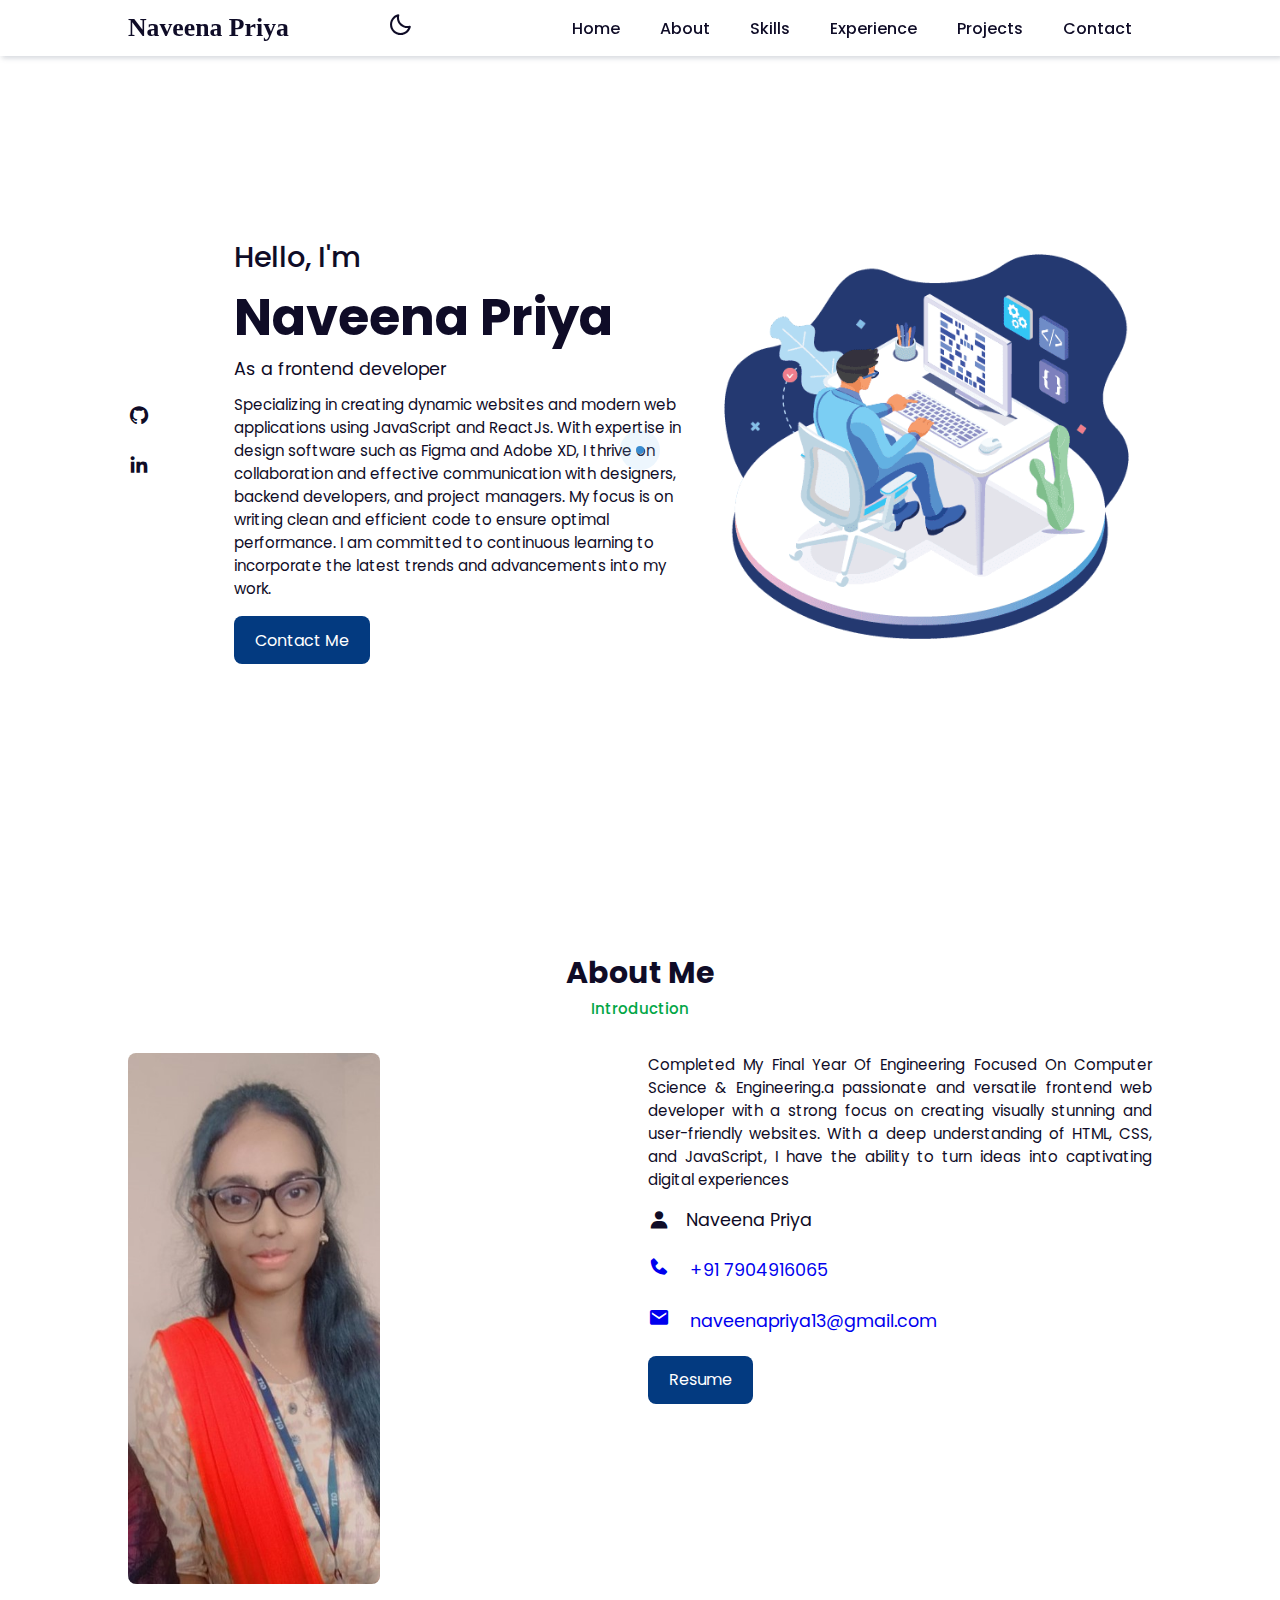
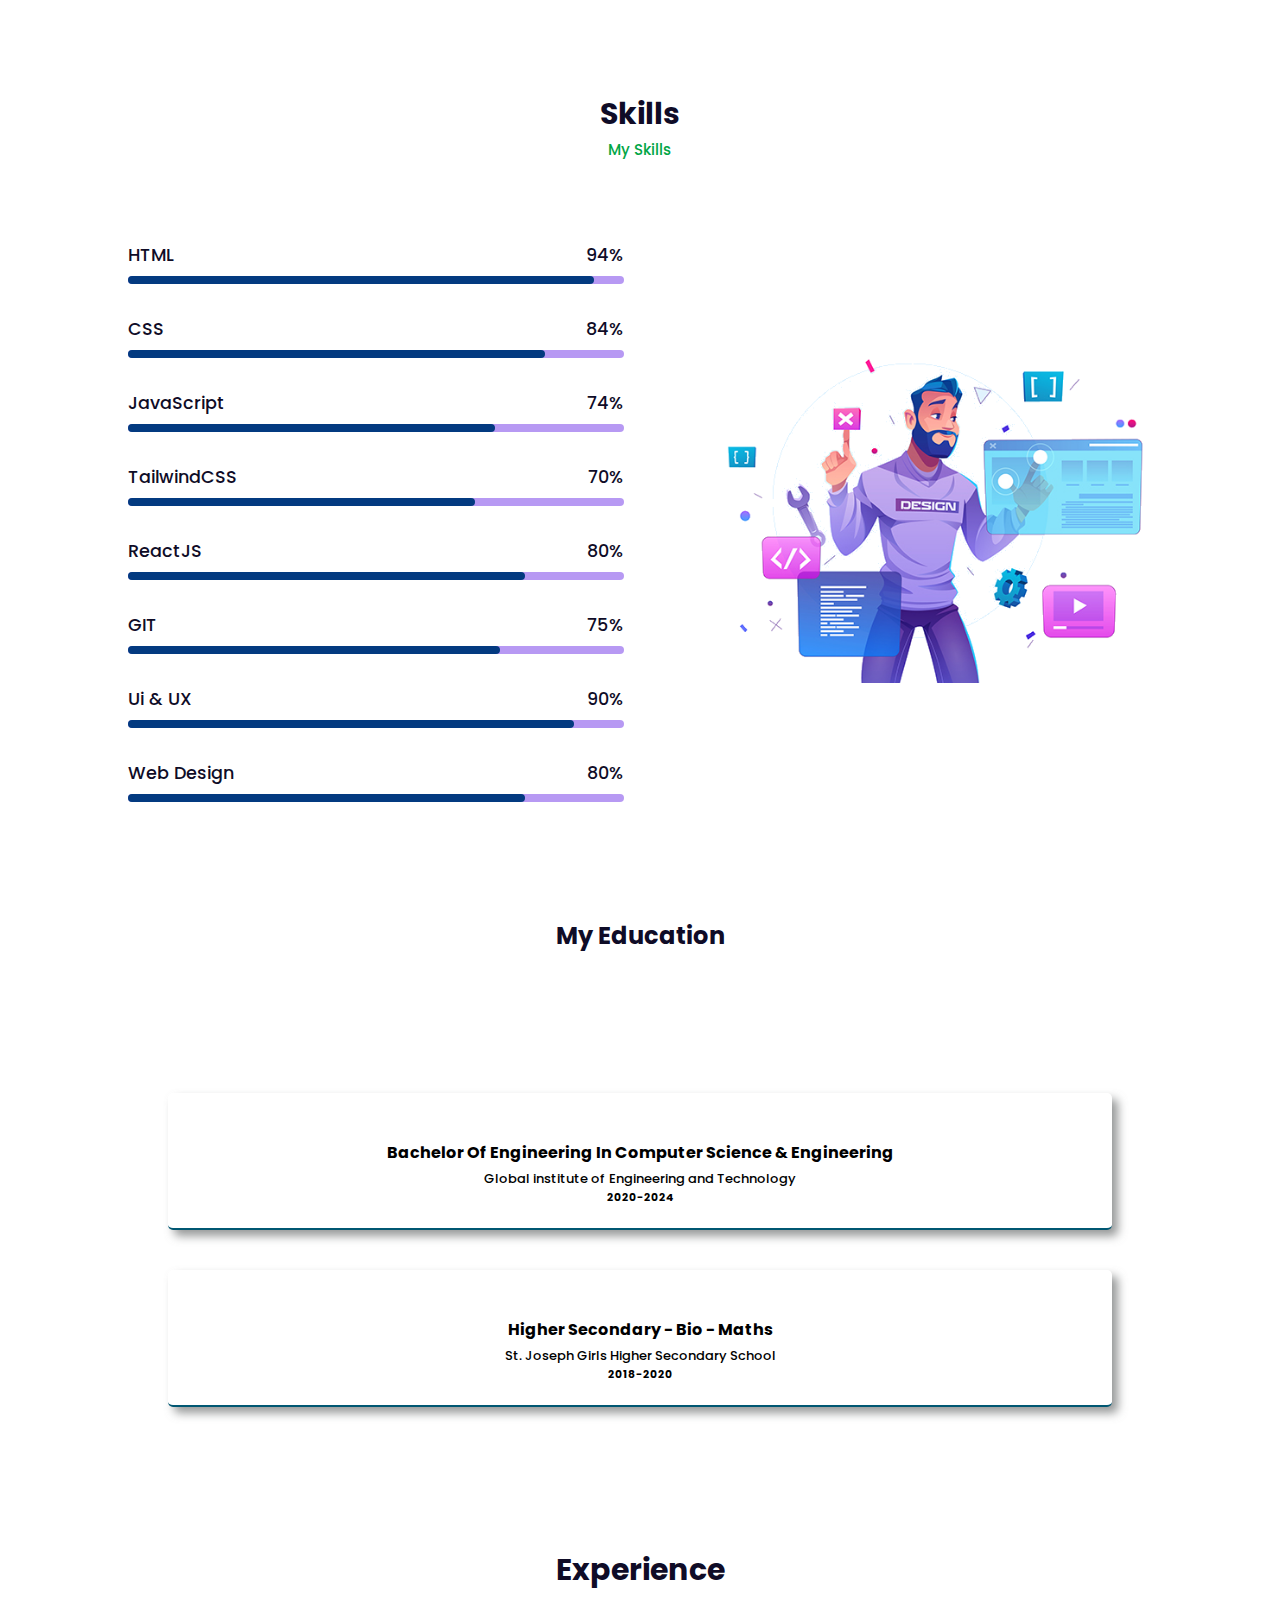
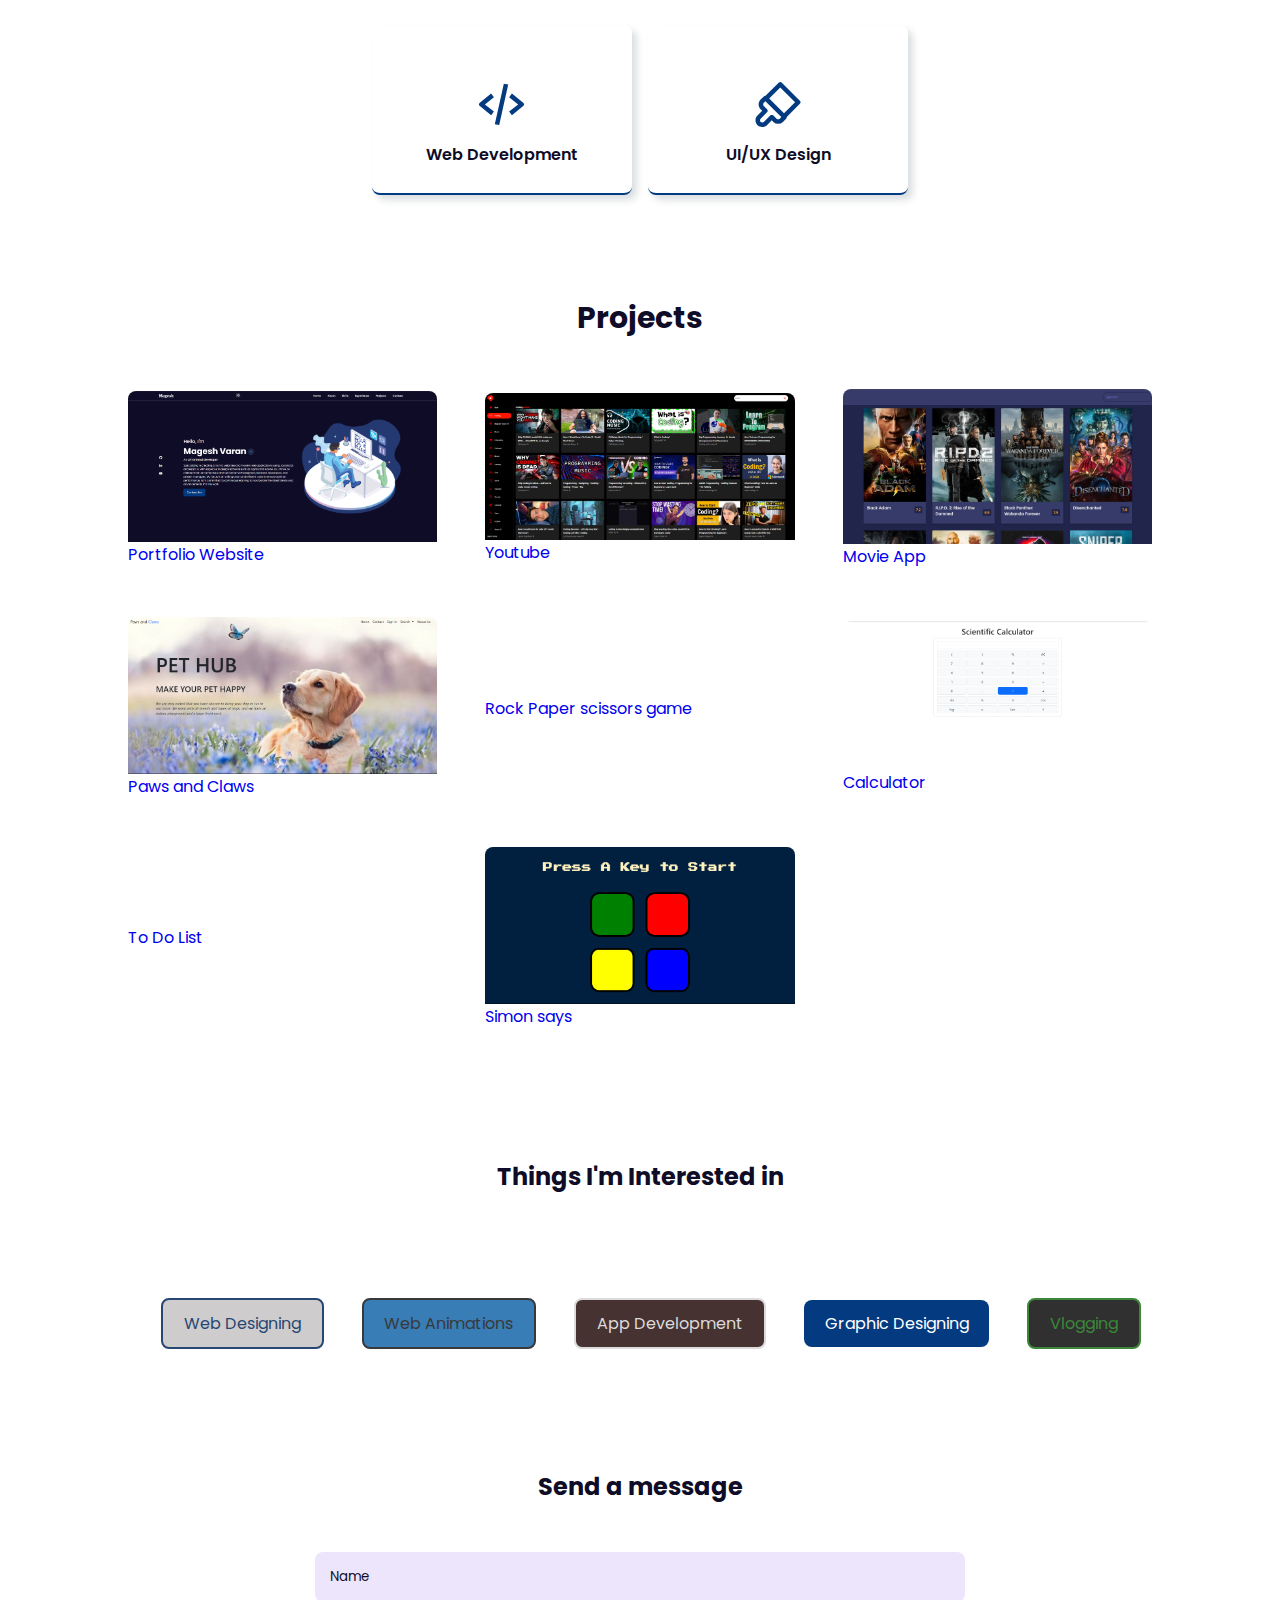
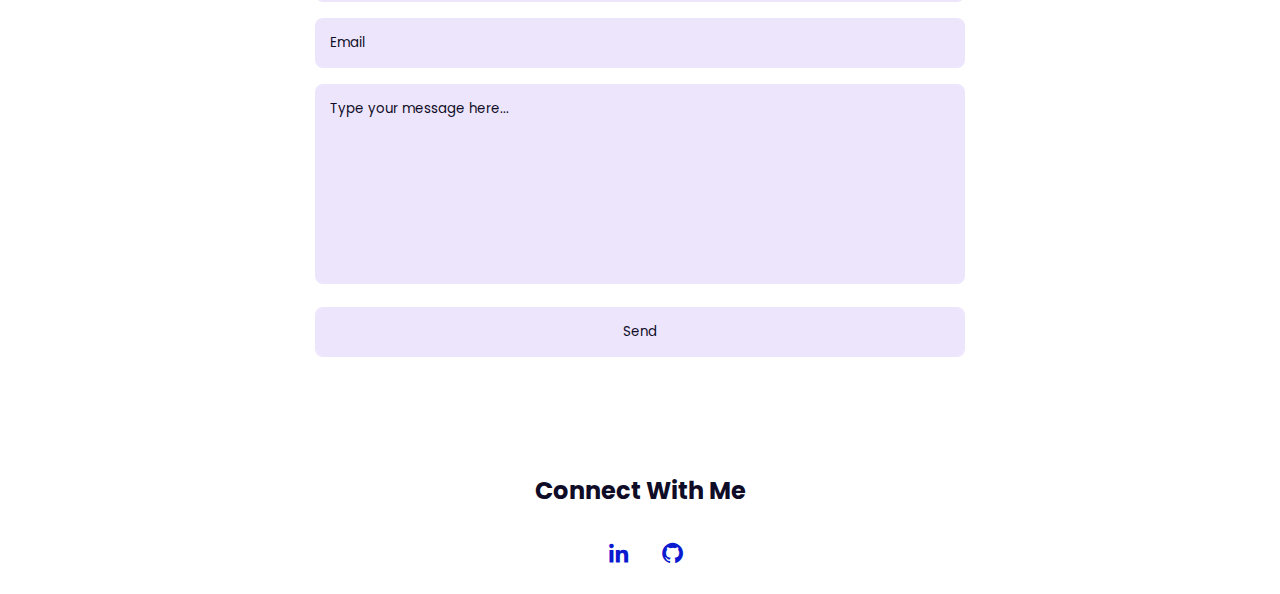
==== commit 516fa01f: "update 2" ====
--- a/index.html
+++ b/index.html
@@ -270,11 +270,13 @@
         </div>
         <div class="portfolio-content">
             <div class="portfolio-img">
+
                 <a href="https://mageshdev.netlify.app/" target="_blank"><img src="port.png" alt="">Portfolio Website</a>
              </div>
              <div class="portfolio-img">
                 <a href="https://youtubeproject1.vercel.app//" target="_blank"><img src="Youtube.png" alt="">Youtube</a>
              </div>
+
             <div class="portfolio-img">
                 <a href="https://magesh06.netlify.app/" target="_blank"><img src="blog-4.jpg" alt="">Movie App</a>
             </div>
@@ -283,19 +285,20 @@
                 <a href="https://paws-and-claws.vercel.app/" target="_blank"><img src="asset project image/paw.png" alt="">Paws and Claws</a>
              </div>
             <div class="portfolio-img">
-                <a href="https://rps-game-sooty.vercel.app/" target="_blank"><img src="asset project image/RPS.png" alt="">Rock Paper scissors game</a>
-
-            </div>
+                <a href="https://rps-game-sooty.vercel.app/" target="_blank"><img src="asset project image/rps.png" alt="">Rock Paper scissors game</a>
+
+            </div>
+            
             <div class="portfolio-img">
                 <a href="https://scientific-calculator-zeta.vercel.app/" target="_blank"><img src="asset project image/cal.png" alt="">Calculator</a>
 
             </div>
             <div class="portfolio-img">
-                <a href="https://todo-azm1.vercel.app/" target="_blank"><img src="asset project image/To do.png" alt="">To Do List</a>
-            </div>
-        </div>
+                <a href="https://todo-azm1.vercel.app/" target="_blank"><img src="asset project image/to do.png" alt="">To Do List</a>
+            </div>
+
         <div class="portfolio-img">
-            <a href="https://simon-says-iota.vercel.app/" target="_blank"><img src="asset project image/press a key game.png" alt="">Press a key game</a>
+            <a href="https://simon-says-iota.vercel.app/" target="_blank"><img src="asset project image/key to start.png" alt="">Simon says</a>
         </div>
     </div>
     
@@ -319,19 +322,17 @@
         <div class="heading skills-heading">
             <h2>Things I'm Interested in</h2>
         </div>
-        <div class="skills-wrapper">
-            <a class="skill btn btn-outline-pill btn-custom-light" id='cpp'>Web Designing</a>
-            <a class="skill btn btn-outline-pill btn-custom-light" id='css'>UX & UI</a>
-            <a class="skill btn btn-outline-pill btn-custom-light" id='firebase'>Adobe XD</a>
-            <a class="skill btn btn-outline-pill btn-custom-light" id='firebase'>Adobe premiere pro</a>
-            <a class="skill btn btn-outline-pill btn-custom-light" id='sql'>Web Animations</a>
-            <a class="skill btn btn-outline-pill btn-custom-light" id='agile'>App Development</a>
-            <a class="skill btn btn-outline-pill btn-custom-light" id='django'>Graphic Designing</a>
-            <a class="skill btn btn-outline-pill btn-custom-light" id='github'>Video Editing</a>
-            <a class="skill btn btn-outline-pill btn-custom-light" id='node'>Vlogging</a>
-            <a class="skill btn btn-outline-pill btn-custom-light" id='firebase'>Stock market</a>
-            <a class="skill btn btn-outline-pill btn-custom-light" id='html'>Data Analytics</a>
-        </div>
+
+        <center>
+            <div class="skills-wrapper">
+                <a class="skill btn btn-outline-pill btn-custom-light" id='cpp'>Web Designing</a>
+                <a class="skill btn btn-outline-pill btn-custom-light" id='sql'>Web Animations</a>
+                <a class="skill btn btn-outline-pill btn-custom-light" id='agile'>App Development</a>
+                <a class="skill btn btn-outline-pill btn-custom-light" id='django'>Graphic Designing</a>
+                <a class="skill btn btn-outline-pill btn-custom-light" id='node'>Vlogging</a>
+            </div>
+        </center>
+      
         <!-- <div class="unslate_co--section" id="contact-section">
         </div> -->
     </div>
--- a/css/style.css
+++ b/css/style.css
@@ -160,9 +160,13 @@
   border-radius: 0.5rem;
 }
 .about-text p {
+  display: flex;
+  justify-content: center;
+  width: 100%;
   font-size: var(--p-font);
   font-weight: 400;
   text-align: justify;
+  
 }
 .information {
   margin: 1rem 0 1.4rem;
@@ -514,6 +518,9 @@
 
 .skills-wrapper{
   display: flex;
+  width: 100%;
+  justify-content: center;
+  align-items: center;
   flex-wrap: wrap;
   margin:6rem 0rem 4rem 0rem;
 }
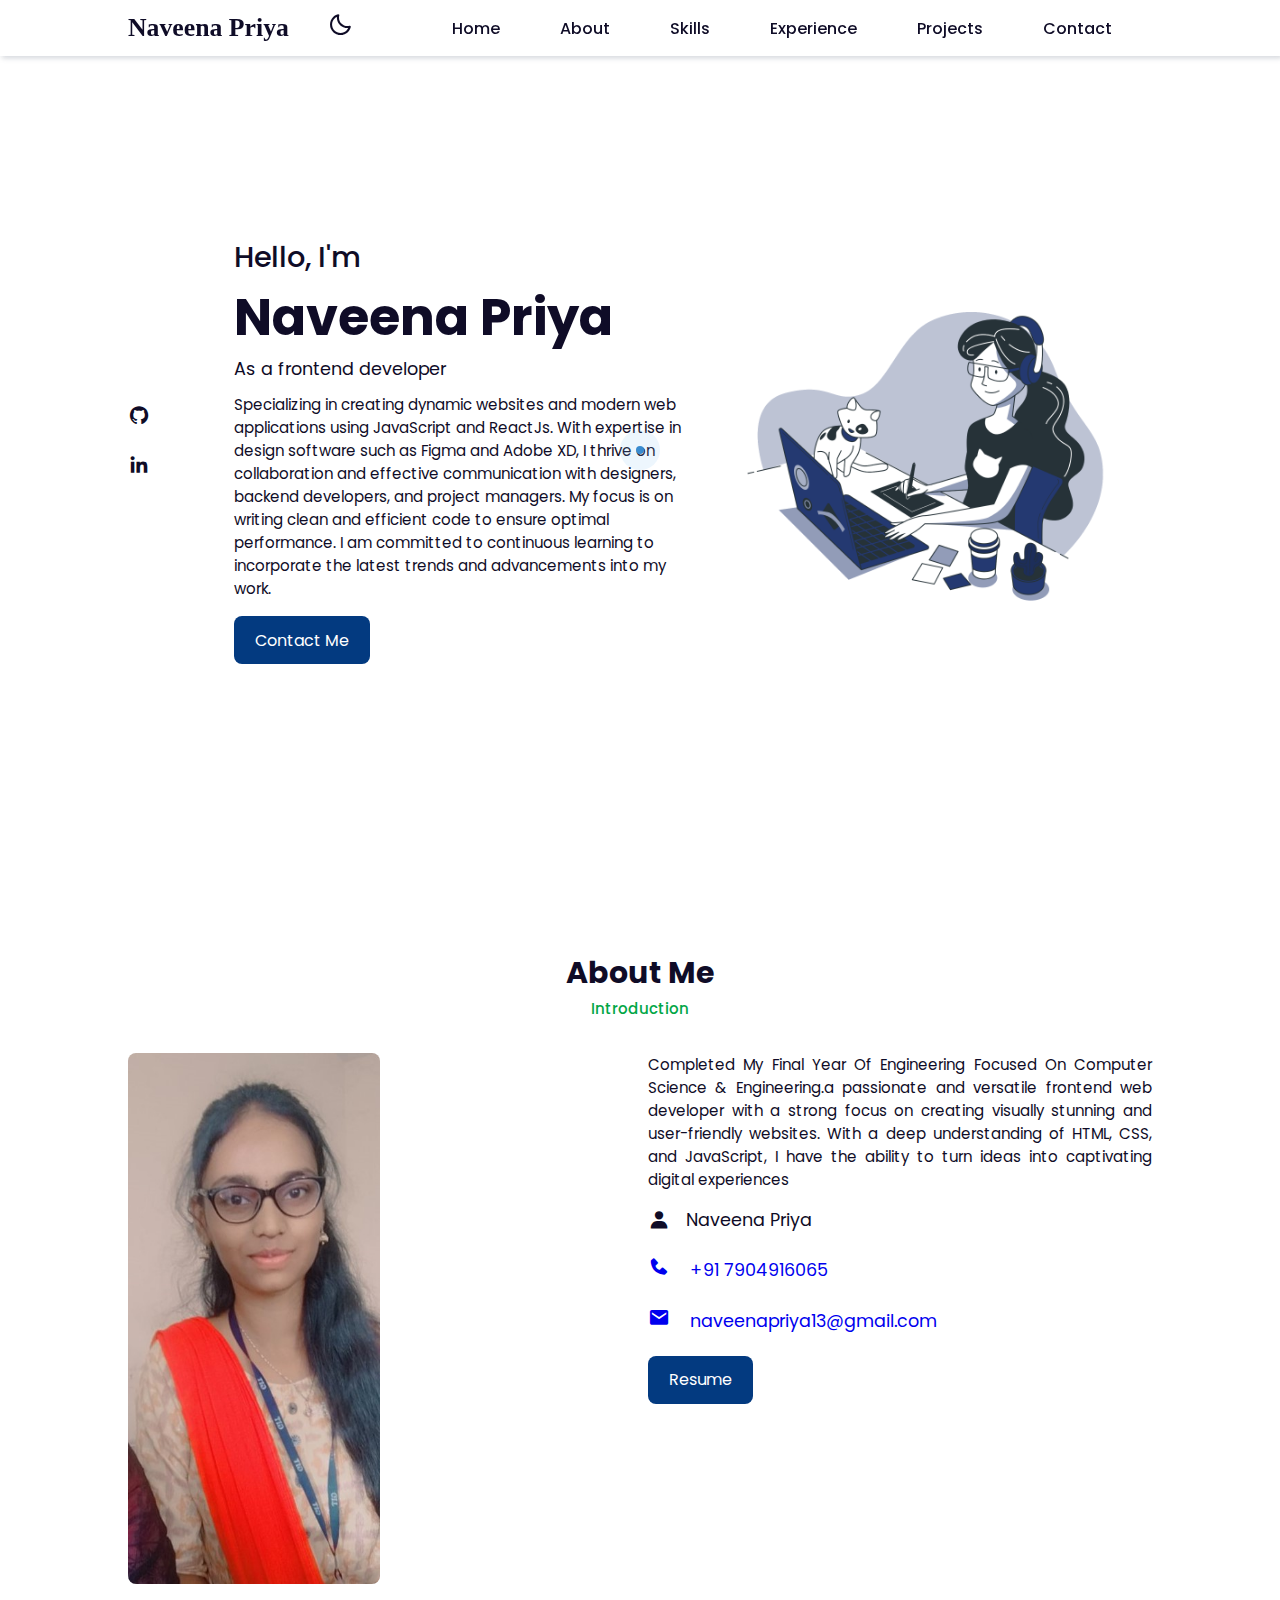
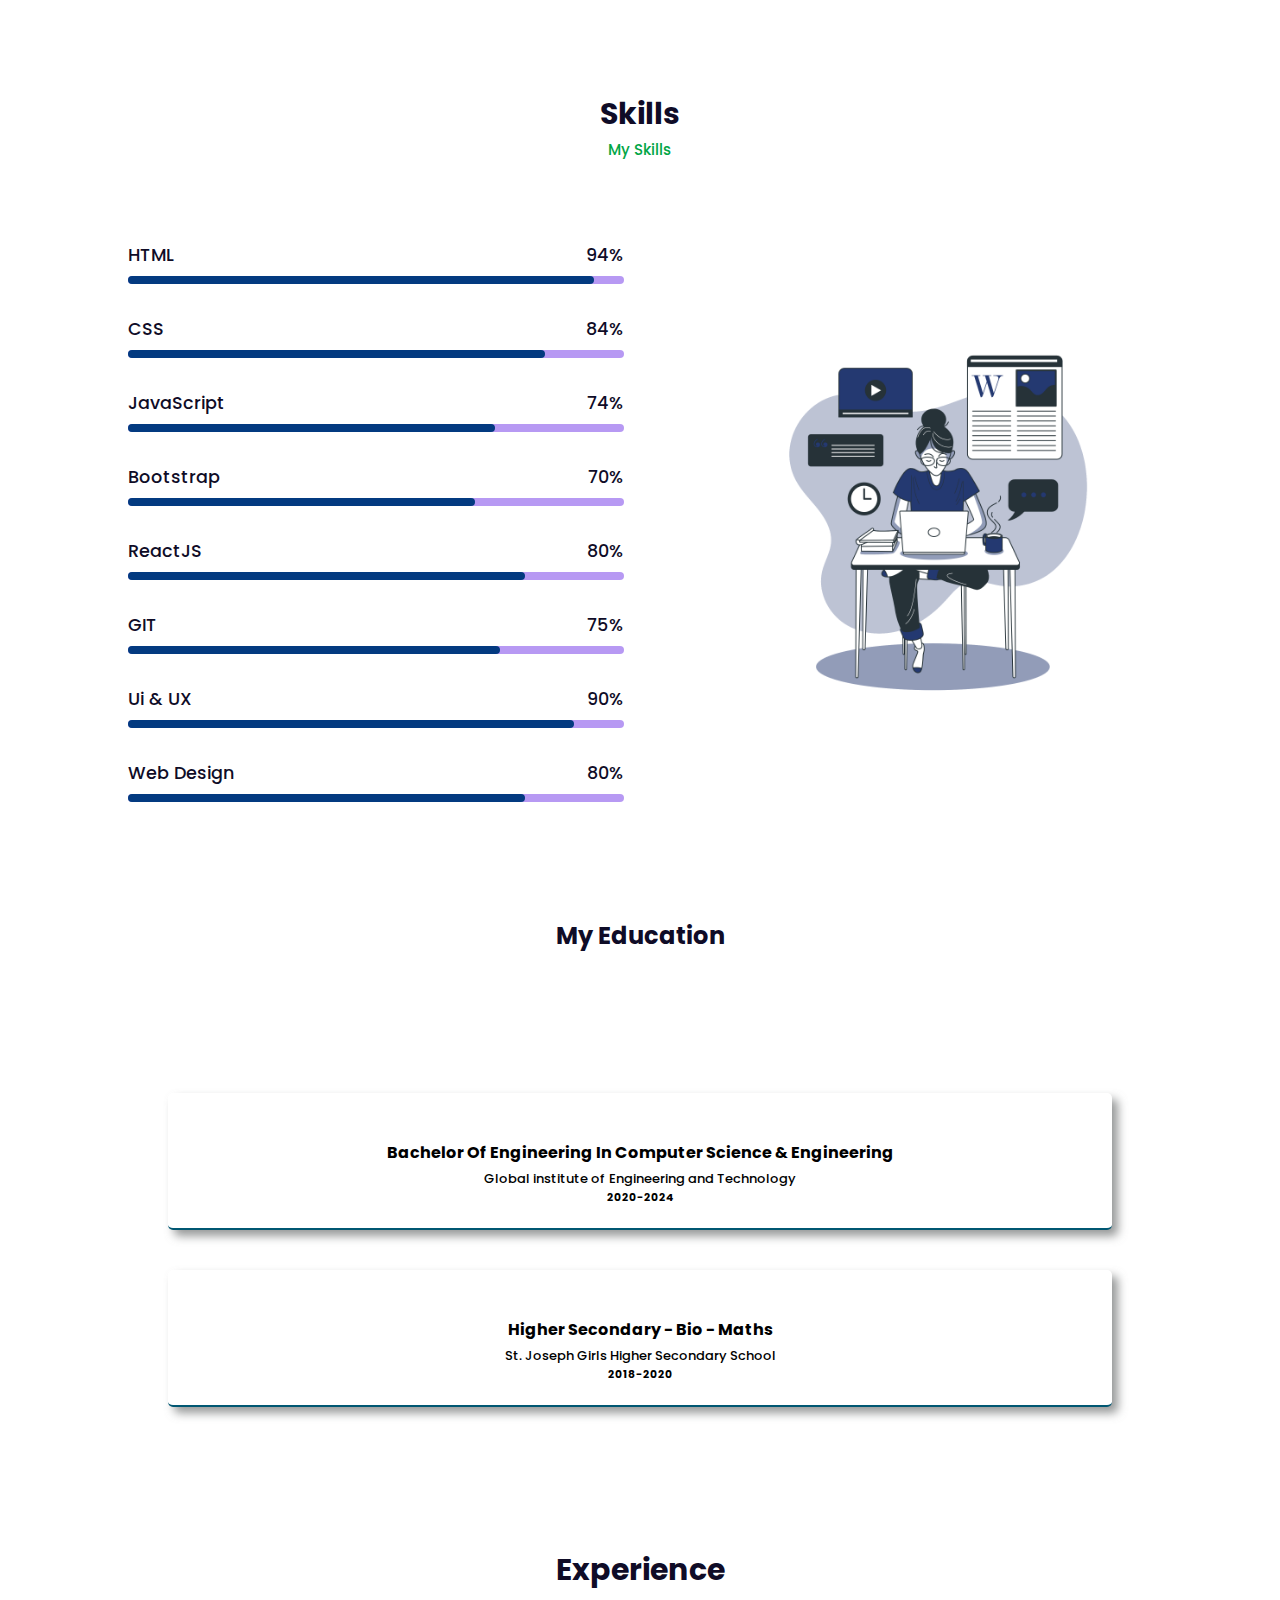
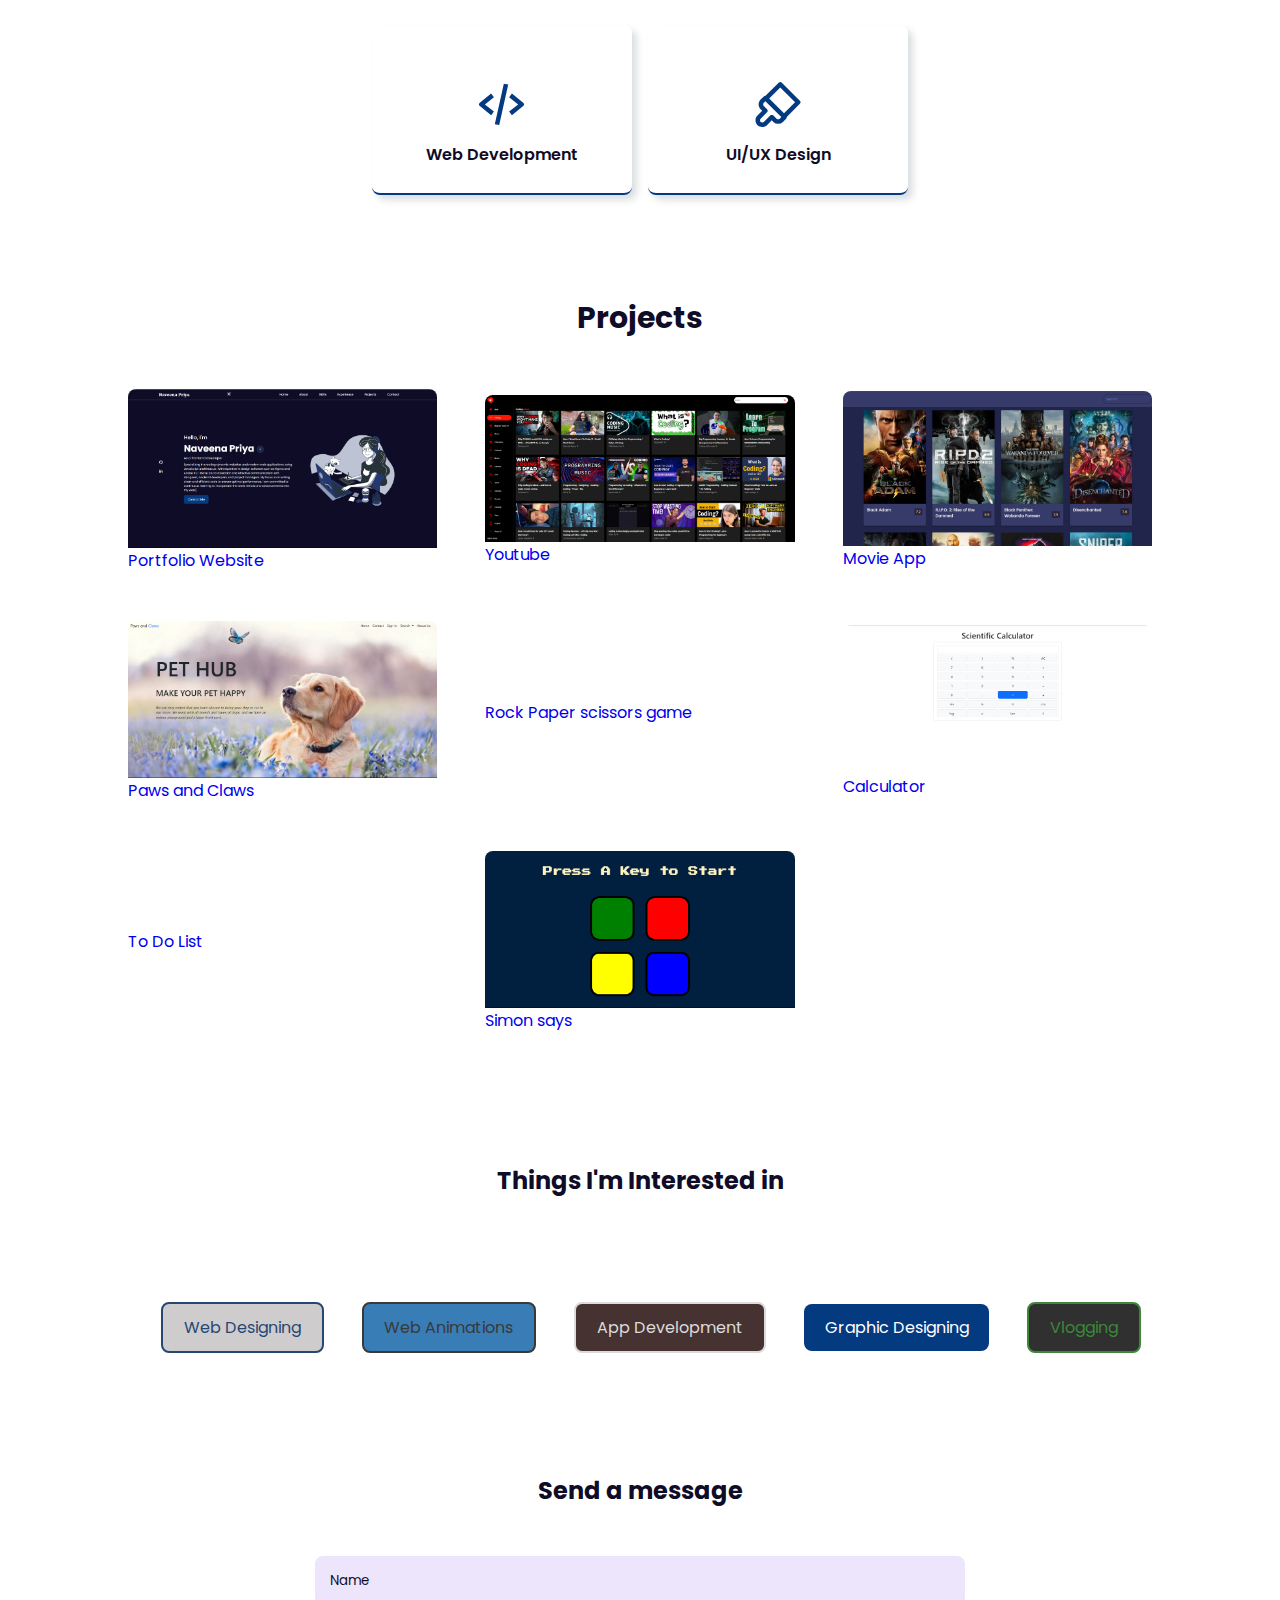
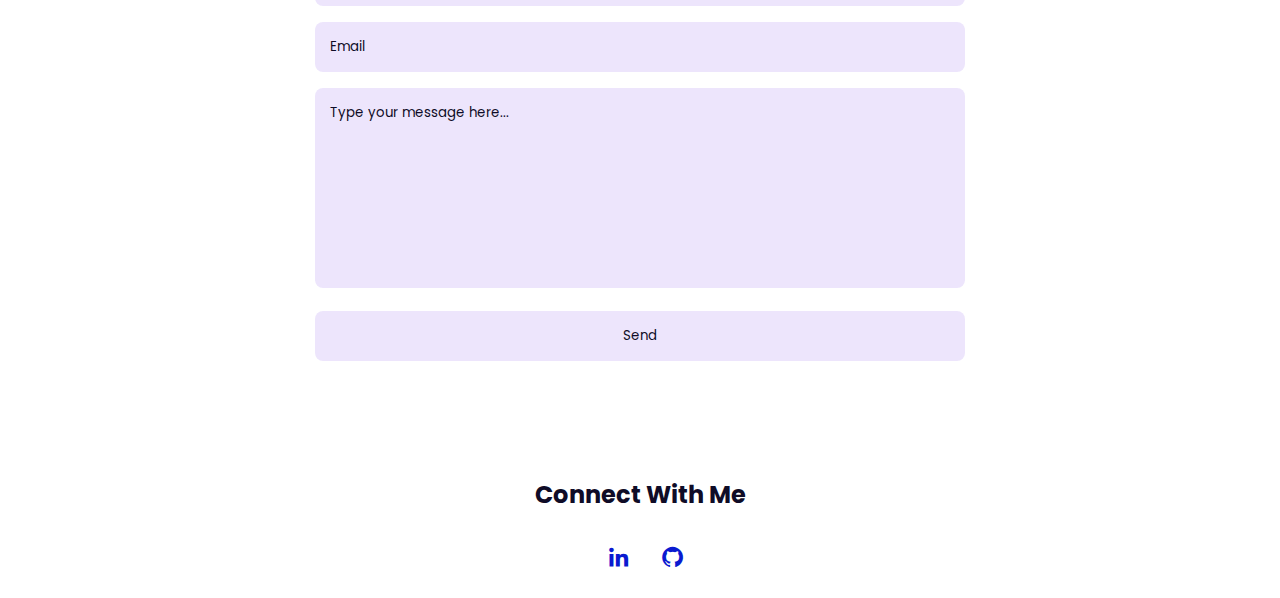
==== commit d4ead933: "update 3" ====
--- a/index.html
+++ b/index.html
@@ -53,22 +53,21 @@
 
     <section class="home" id="home">
         <div class="social">
-            <a href="https://github.com/NaveenapriyaN" target="_blank"><i class='bx bxl-github'></i></a>
-            <a href="https://www.linkedin.com/in/naveena-priya-n-830784255/" target="_blank"><i class='bx bxl-linkedin'></i></a>
-
+            <a href="https://github.com/NaveenapriyaN" target="_blank" class="social-icon"><i class='bx bxl-github'></i></a>
+            <a href="https://www.linkedin.com/in/naveena-priya-n-830784255/" target="_blank" class="social-icon"><i class='bx bxl-linkedin'></i></a>
         </div>
         <div class="home-img">
-            <img src="11.png" alt="">
+            <img src="asset project image/Designer girl-bro.png" alt="">
         </div>
         <div class="home-text">
-            <span>Hello, I'm</span>
-            <h1>Naveena Priya</h1>
-            <h2>As a frontend developer</h2>
-            <p>Specializing in creating dynamic websites and modern web applications using JavaScript and ReactJs. With expertise in design software such as Figma and Adobe XD, I thrive on collaboration and effective communication with designers, backend developers, and project managers. My focus is on writing clean and efficient code to ensure optimal performance. I am committed to continuous learning to incorporate the latest trends and advancements into my work.            </p>
-            <a href="#footer" class="btn">Contact Me</a>
-        </div>
-
-    </section>
+            <span class="fade-in">Hello, I'm</span>
+            <h1 id="dynamic-text" class="fade-in">Naveena Priya</h1>
+            <h2 class="fade-in">As a frontend developer</h2>
+            <p class="fade-in">Specializing in creating dynamic websites and modern web applications using JavaScript and ReactJs. With expertise in design software such as Figma and Adobe XD, I thrive on collaboration and effective communication with designers, backend developers, and project managers. My focus is on writing clean and efficient code to ensure optimal performance. I am committed to continuous learning to incorporate the latest trends and advancements into my work.</p>
+            <a href="#footer" class="btn fade-in">Contact Me</a>
+        </div>
+    </section>
+    
     <!-- About -->
     <section class="about" id="about">
         <div class="heading">
@@ -142,7 +141,7 @@
                 </div>
 
                 <div class="bars-box">
-                    <h3>TailwindCSS</h3>
+                    <h3>Bootstrap</h3>
                     <span>70%</span>
                     <div class="light-bar"></div>
                     <div class="percent-bar tailwind-bar"></div>
@@ -180,7 +179,7 @@
 
             </div>
             <div class="skills-img">
-                <img src="123.png" alt="">
+                <img src="asset project image/Blog post-bro.png" alt="">
             </div>
         </div>
 
@@ -271,7 +270,7 @@
         <div class="portfolio-content">
             <div class="portfolio-img">
 
-                <a href="https://mageshdev.netlify.app/" target="_blank"><img src="port.png" alt="">Portfolio Website</a>
+                <a href="https://mageshdev.netlify.app/" target="_blank"><img src="asset project image/portfolio pic.png" alt="">Portfolio Website</a>
              </div>
              <div class="portfolio-img">
                 <a href="https://youtubeproject1.vercel.app//" target="_blank"><img src="Youtube.png" alt="">Youtube</a>
--- a/css/style.css
+++ b/css/style.css
@@ -269,7 +269,7 @@
   box-shadow: 5px 5px 7px rgba(14, 42, 55, 0.15);
 }
 .services-box:hover{
-  color: #e0e0e0;
+  color: #ffffff;
 
   box-shadow: 5px 5px 7px rgba(14, 42, 55, 0.15);
   /* background-image: linear-gradient(rgb(169, 169, 169) , rgb(255, 255, 255)); */
@@ -277,7 +277,7 @@
   background-color: #74EBD5;
   background-color: #FF9A8B;
   /* background-image: linear-gradient(90deg, #FF9A8B 0%, #FF6A88 55%, #FF99AC 100%); */
-  background-color: #7791a3;
+  background-color: #ffffff;
 
 
 
@@ -838,4 +838,43 @@
 #contact-form h2{
   padding: 3rem;
   text-align: center;
-}+}
+
+/* nev bar hover underline css  */
+/* Add the following CSS to your stylesheet */
+
+.navbar li {
+  list-style: none;
+  display: inline-block;
+  margin-right: 20px;
+}
+
+.navbar a {
+  text-decoration: none;
+  /* Set your default text color */
+  position: relative;
+  transition: color 0.3s;
+}
+
+.navbar a:hover {
+  color: #243971; /* Set your hover text color */
+}
+
+.navbar a::after {
+  content: '';
+  display: block;
+  width: 0;
+  height: 2px;
+  background-color: #243971; /* Set your underline color */
+  position: absolute;
+  bottom: -5px;
+  left: 0;
+  transition: width 0.3s;
+}
+
+.navbar a:hover::after {
+  width: 100%;
+}
+
+
+/* section extre css */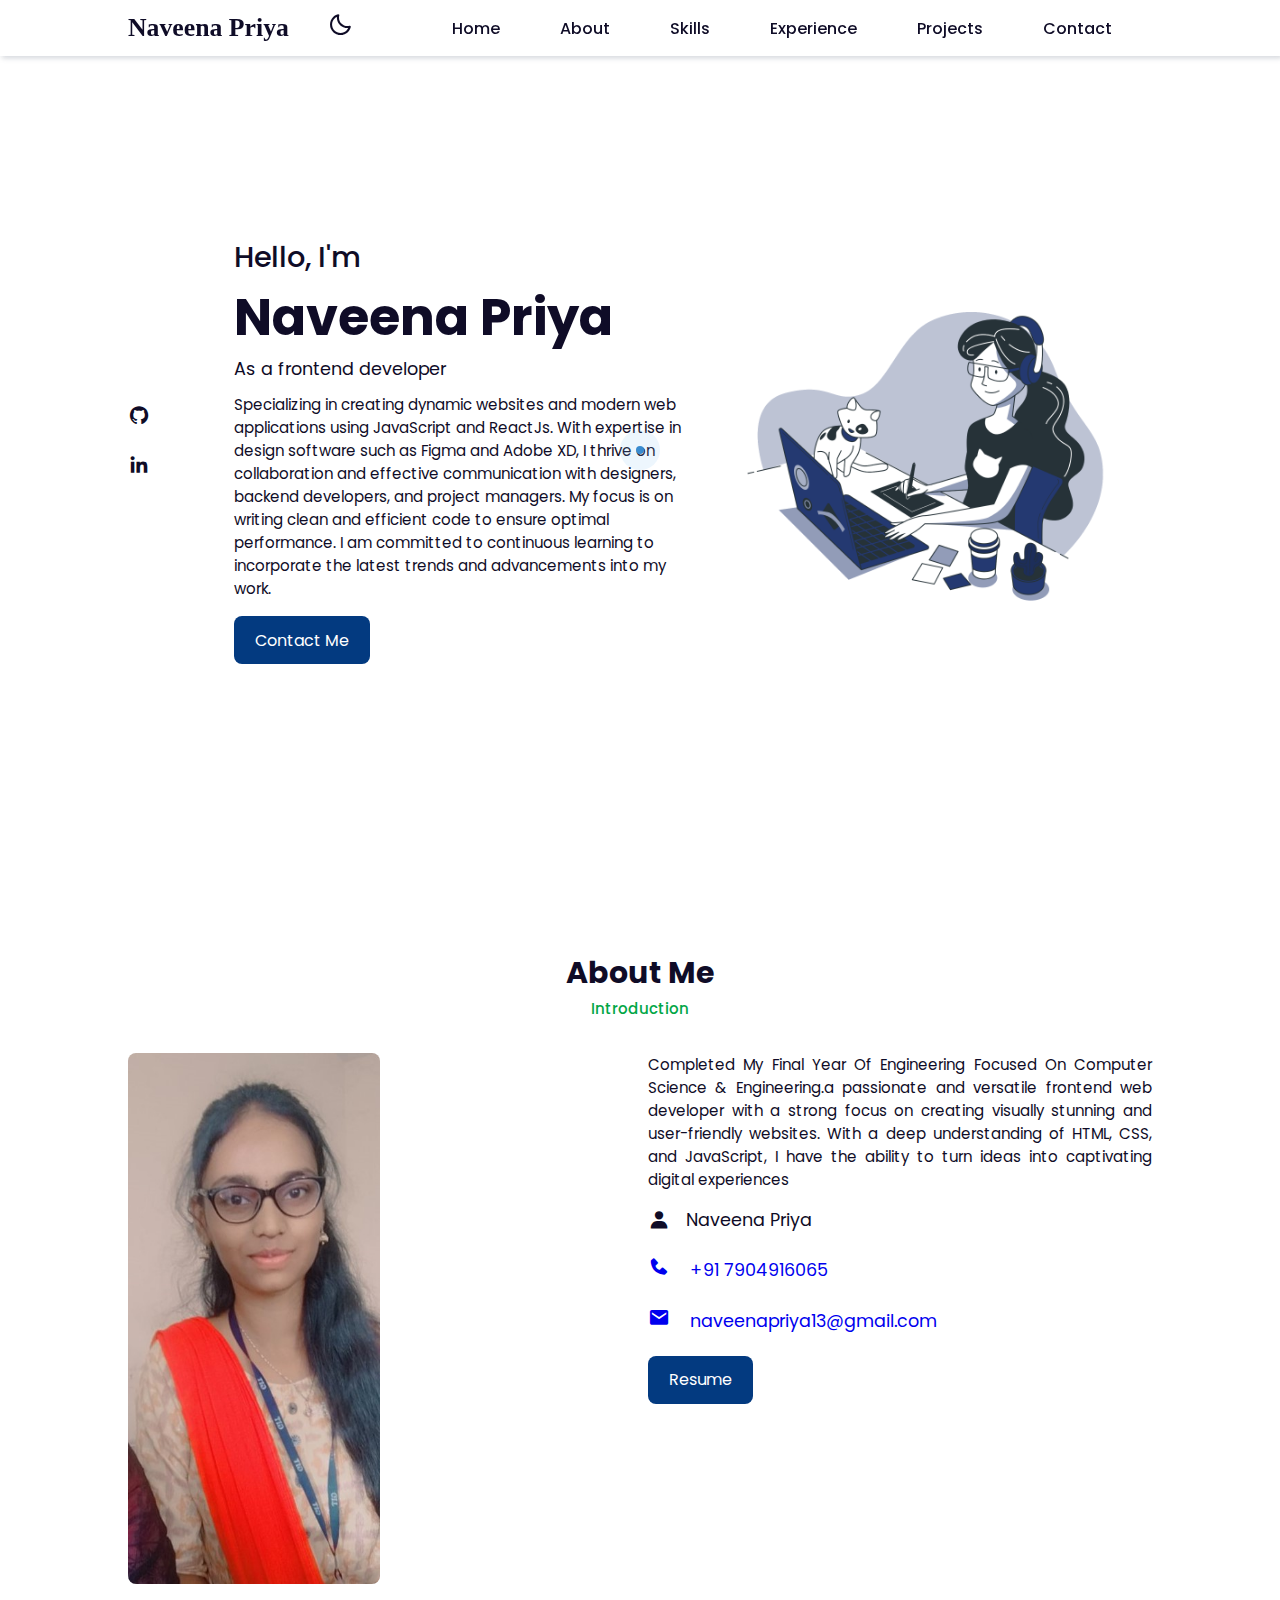
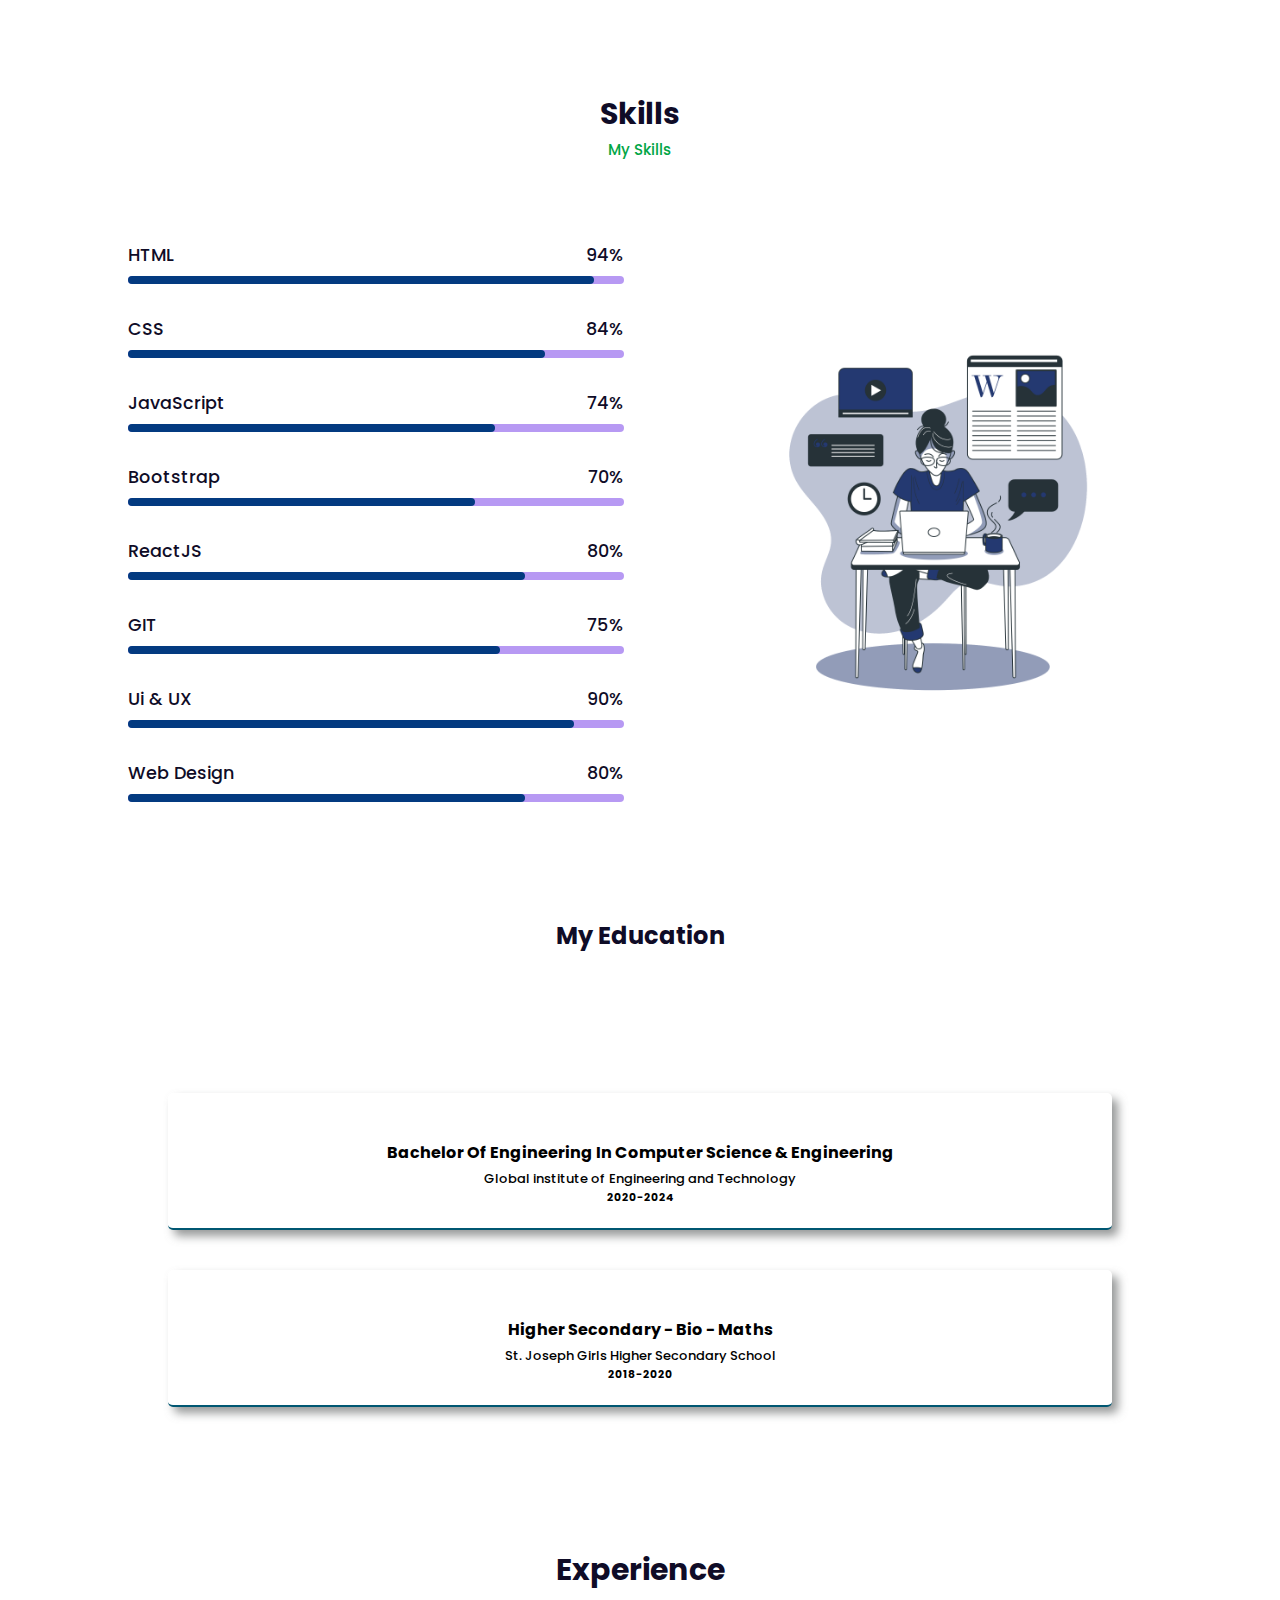
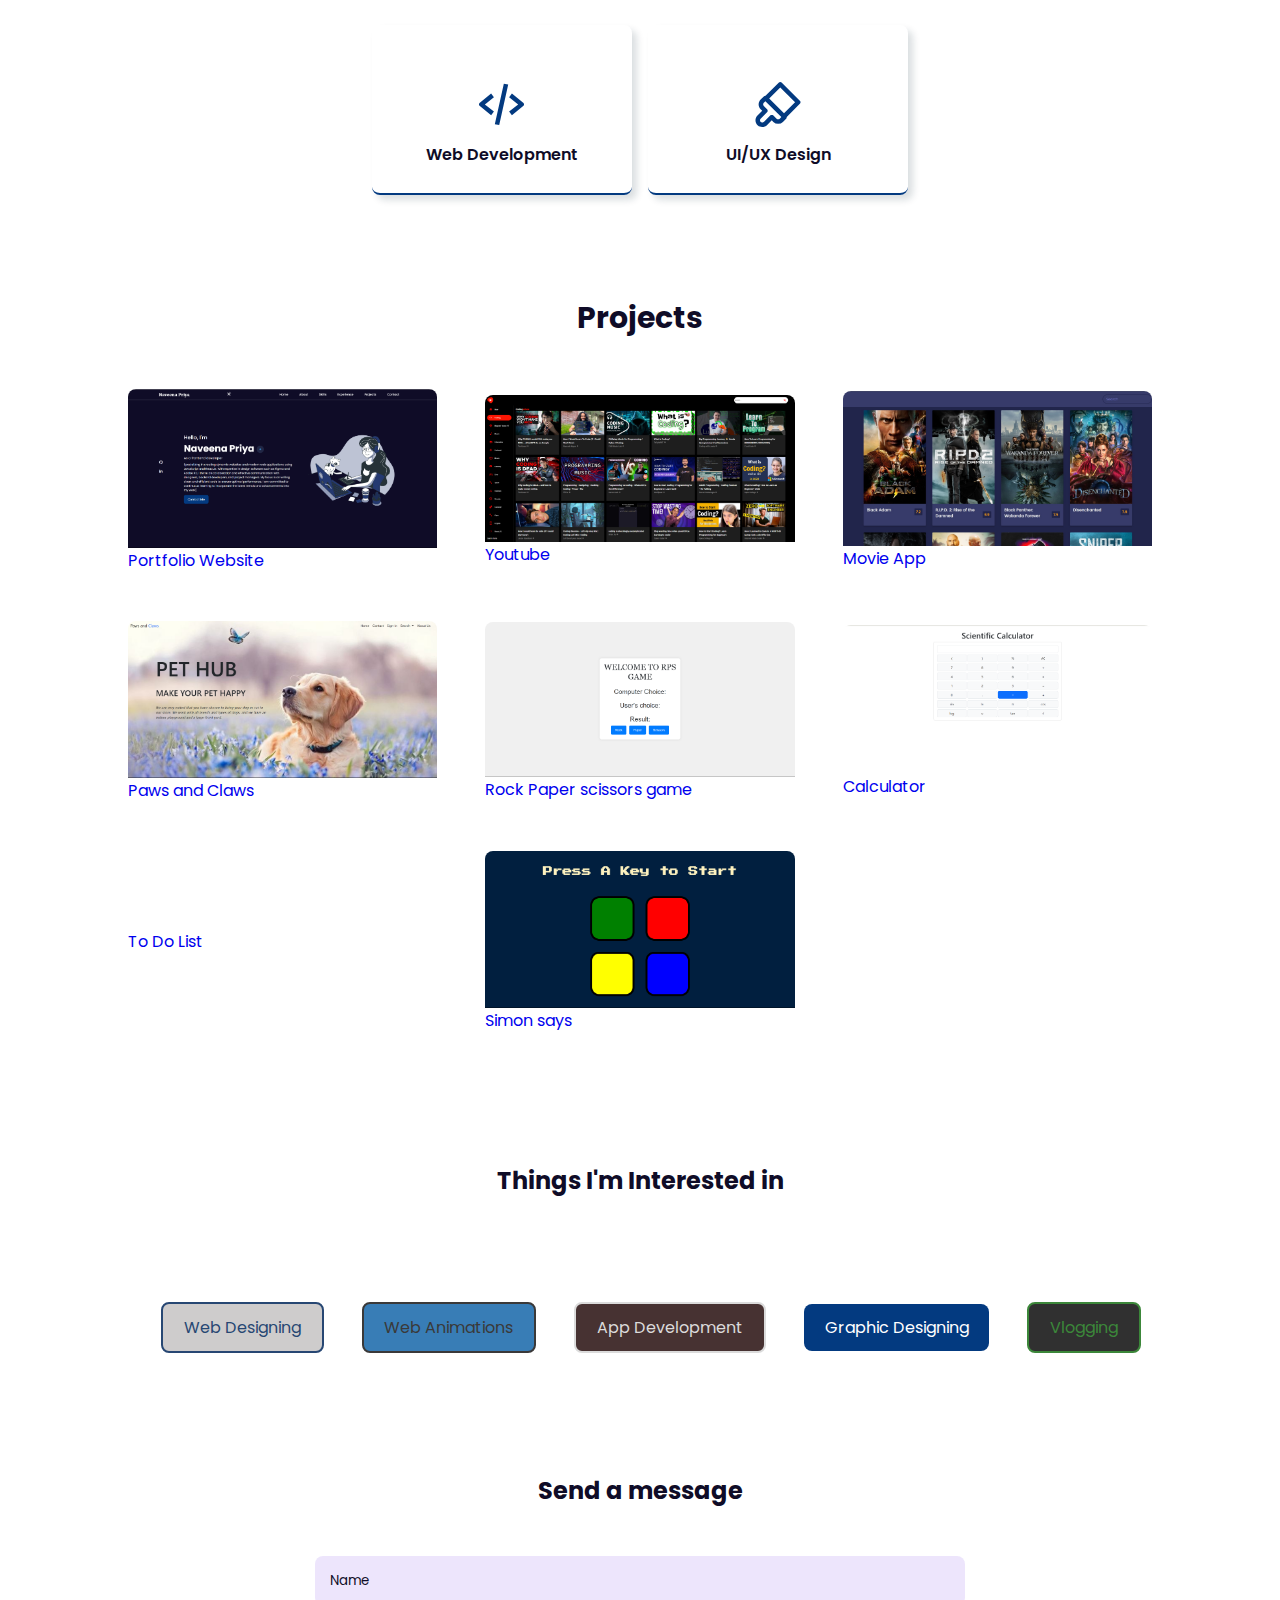
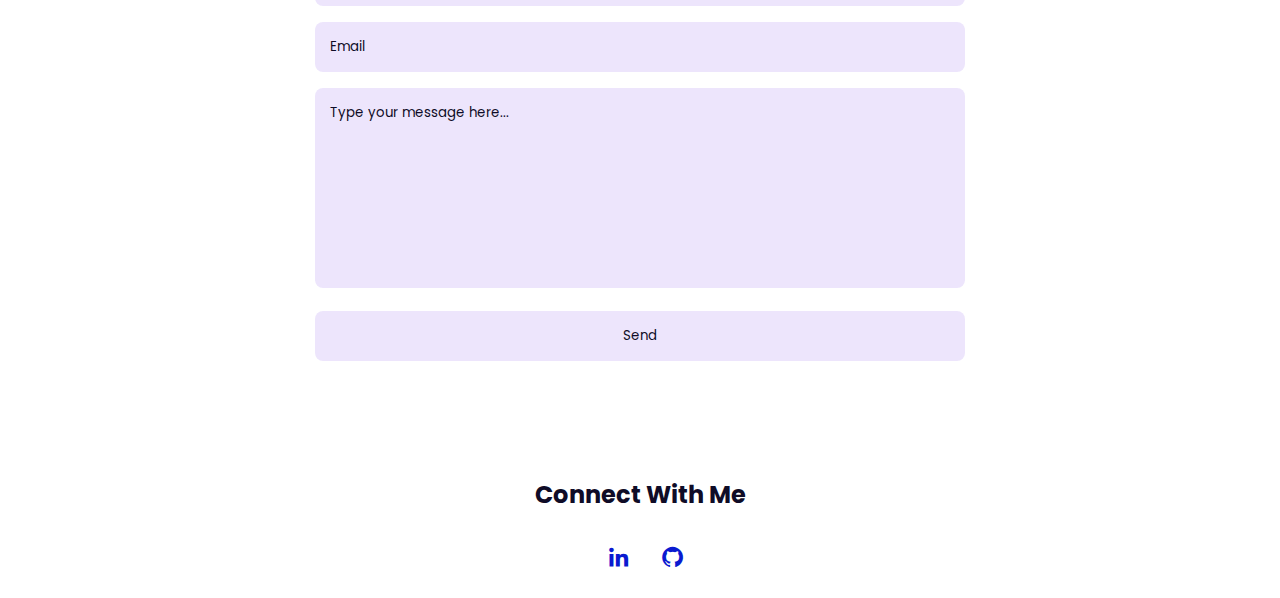
==== commit 64dc8d59: "update 2" ====
--- a/index.html
+++ b/index.html
@@ -10,7 +10,7 @@
     <link rel="stylesheet" href="./css/style.css">
     <!-- Box Icons -->
     <link rel="stylesheet" href="https://cdn.jsdelivr.net/npm/boxicons@latest/css/boxicons.min.css">
-    <link id='favicon' rel="shortcut icon" href="123.png" type="image/11-png">
+    <link id='favicon' rel="shortcut icon" href="asset project image/Blog post-bro.png" type="image/11-png">
 </head>
 
 <body>
@@ -284,7 +284,7 @@
                 <a href="https://paws-and-claws.vercel.app/" target="_blank"><img src="asset project image/paw.png" alt="">Paws and Claws</a>
              </div>
             <div class="portfolio-img">
-                <a href="https://rps-game-sooty.vercel.app/" target="_blank"><img src="asset project image/rps.png" alt="">Rock Paper scissors game</a>
+                <a href="https://rps-game-sooty.vercel.app/" target="_blank"><img src="asset project image/rockpapergame.png" alt="">Rock Paper scissors game</a>
 
             </div>
             
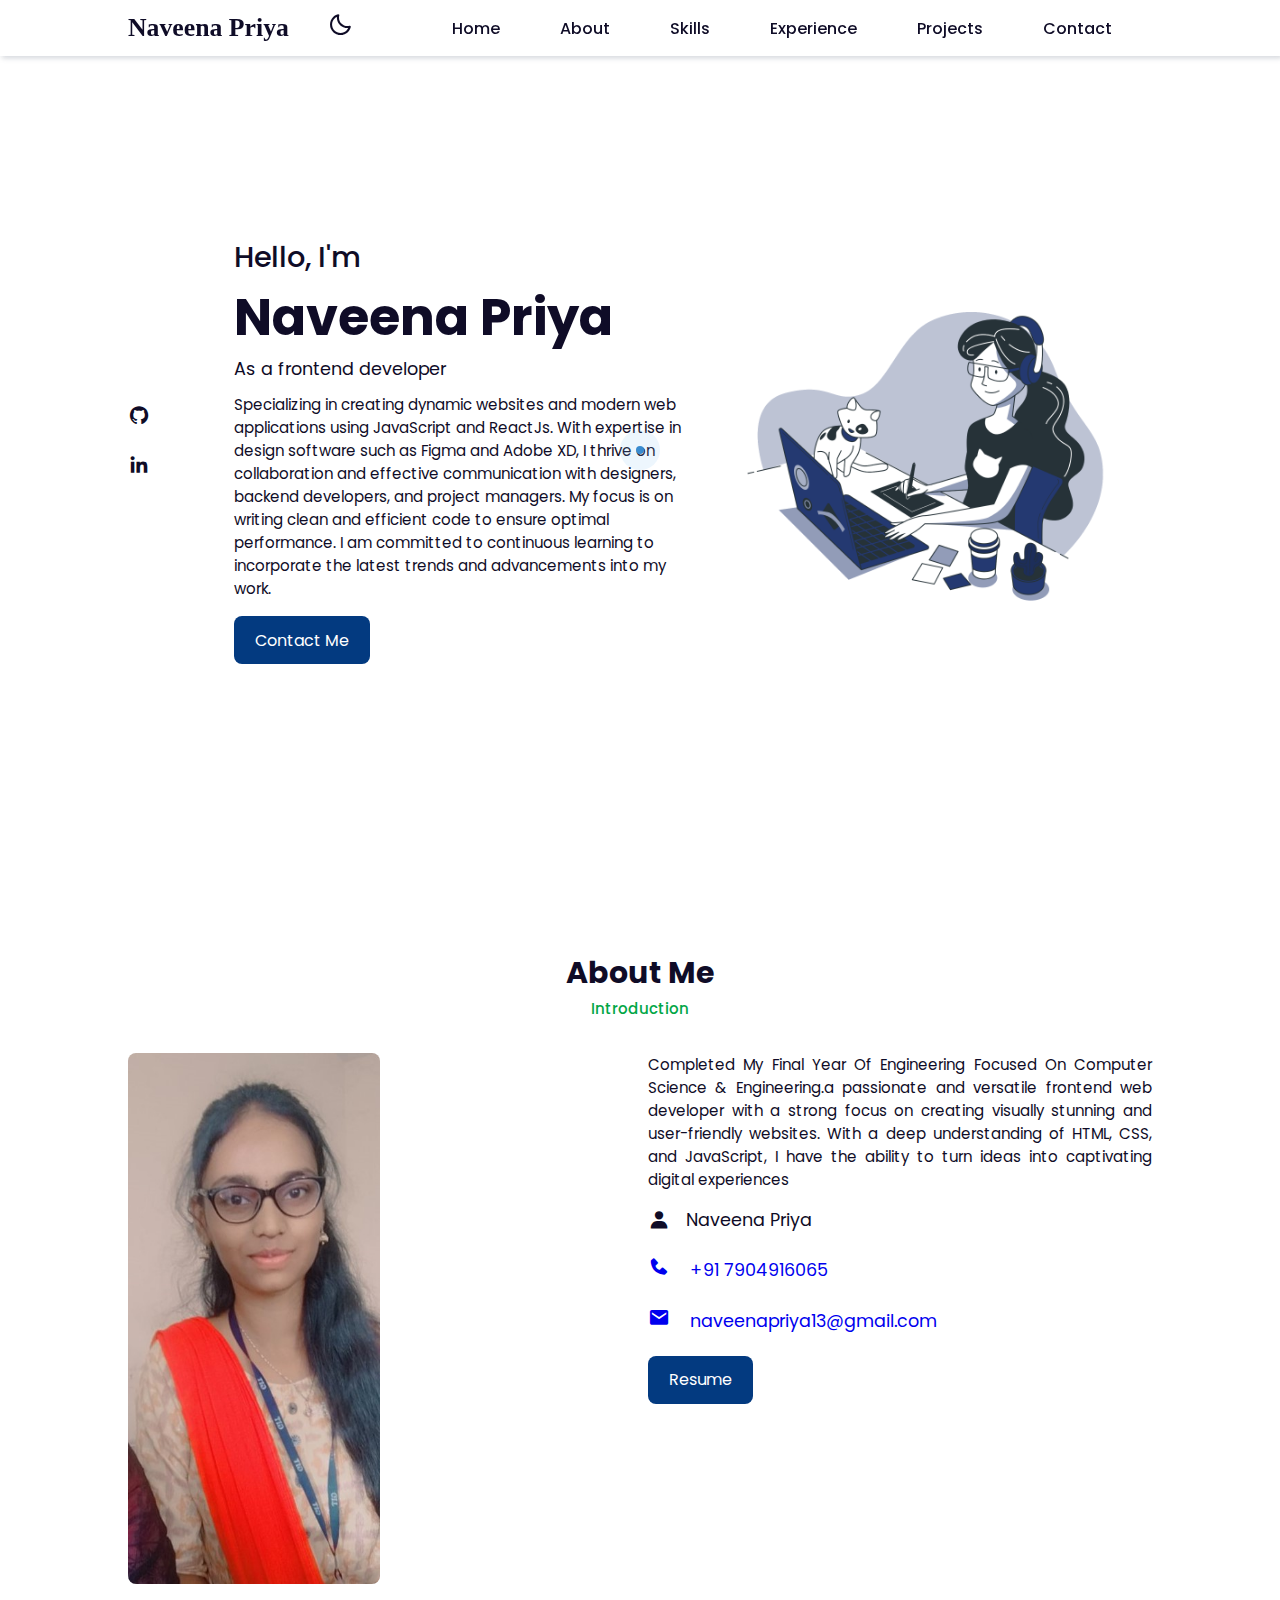
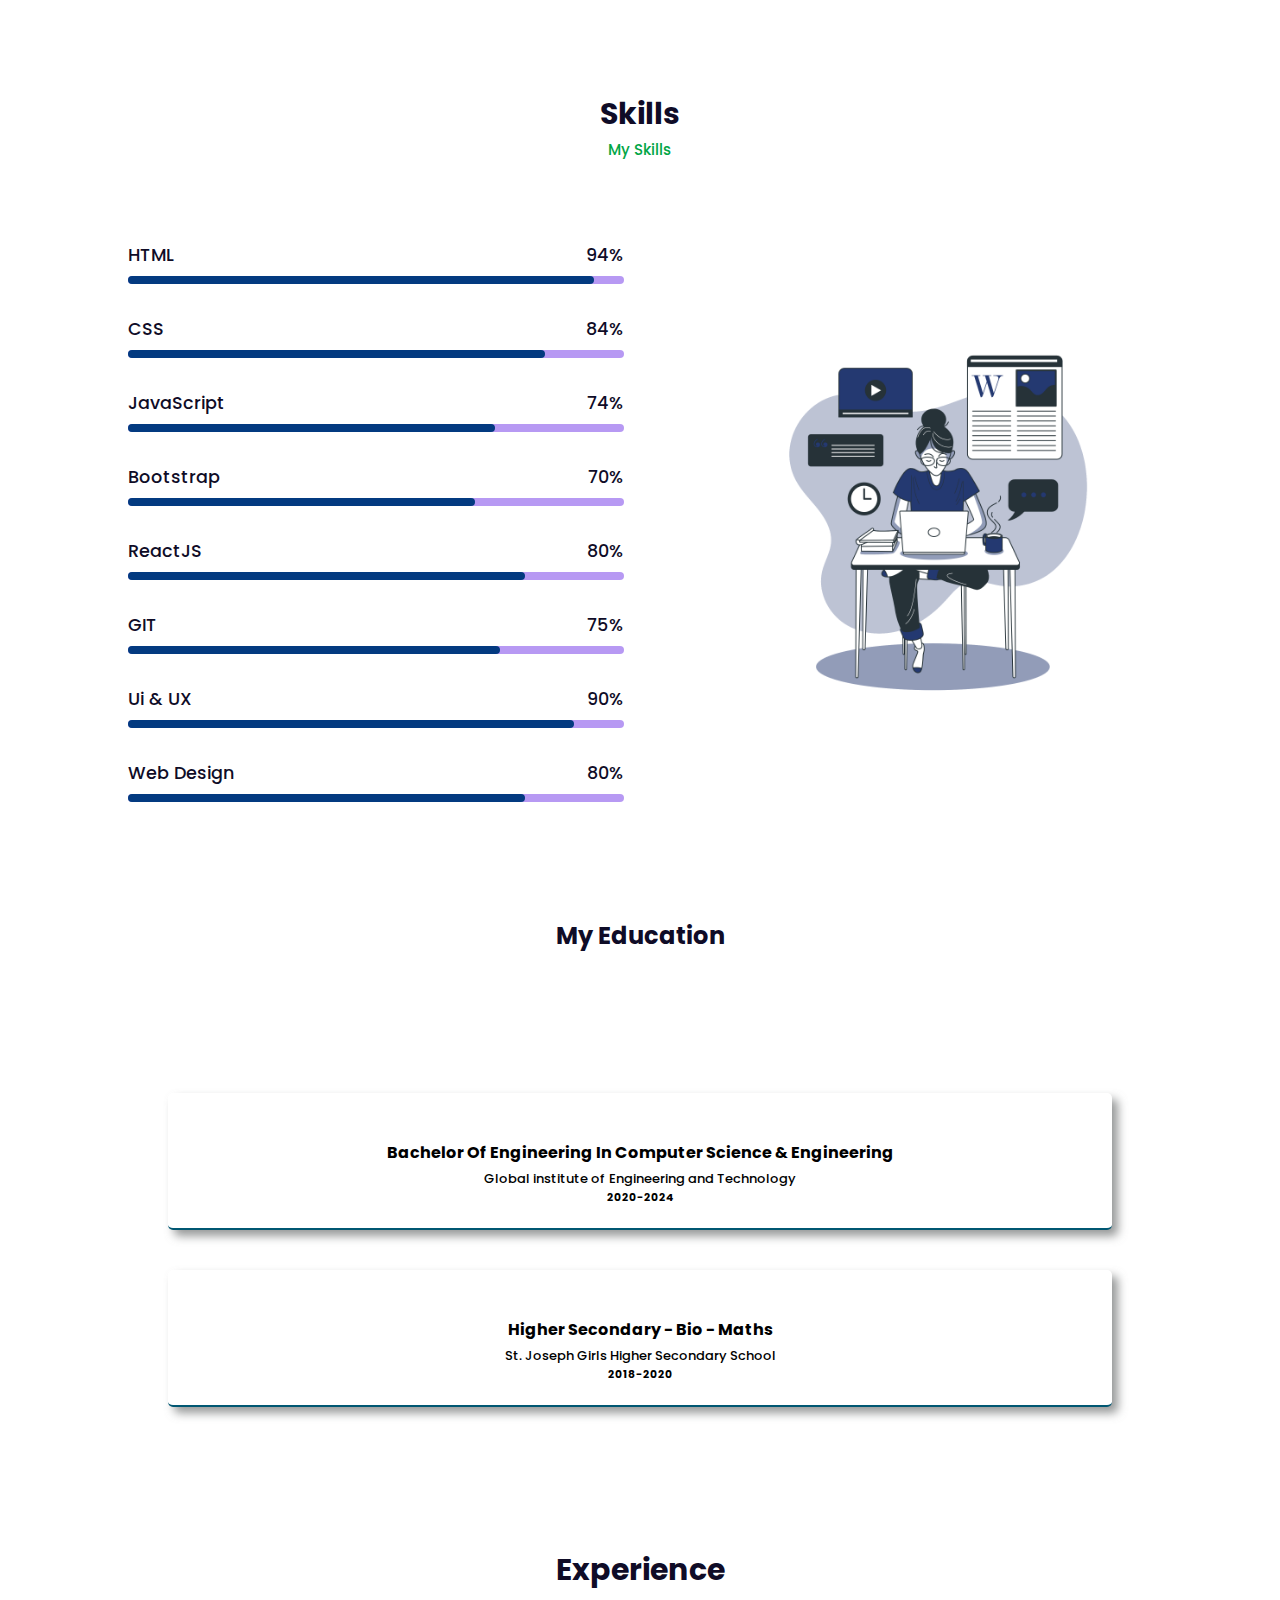
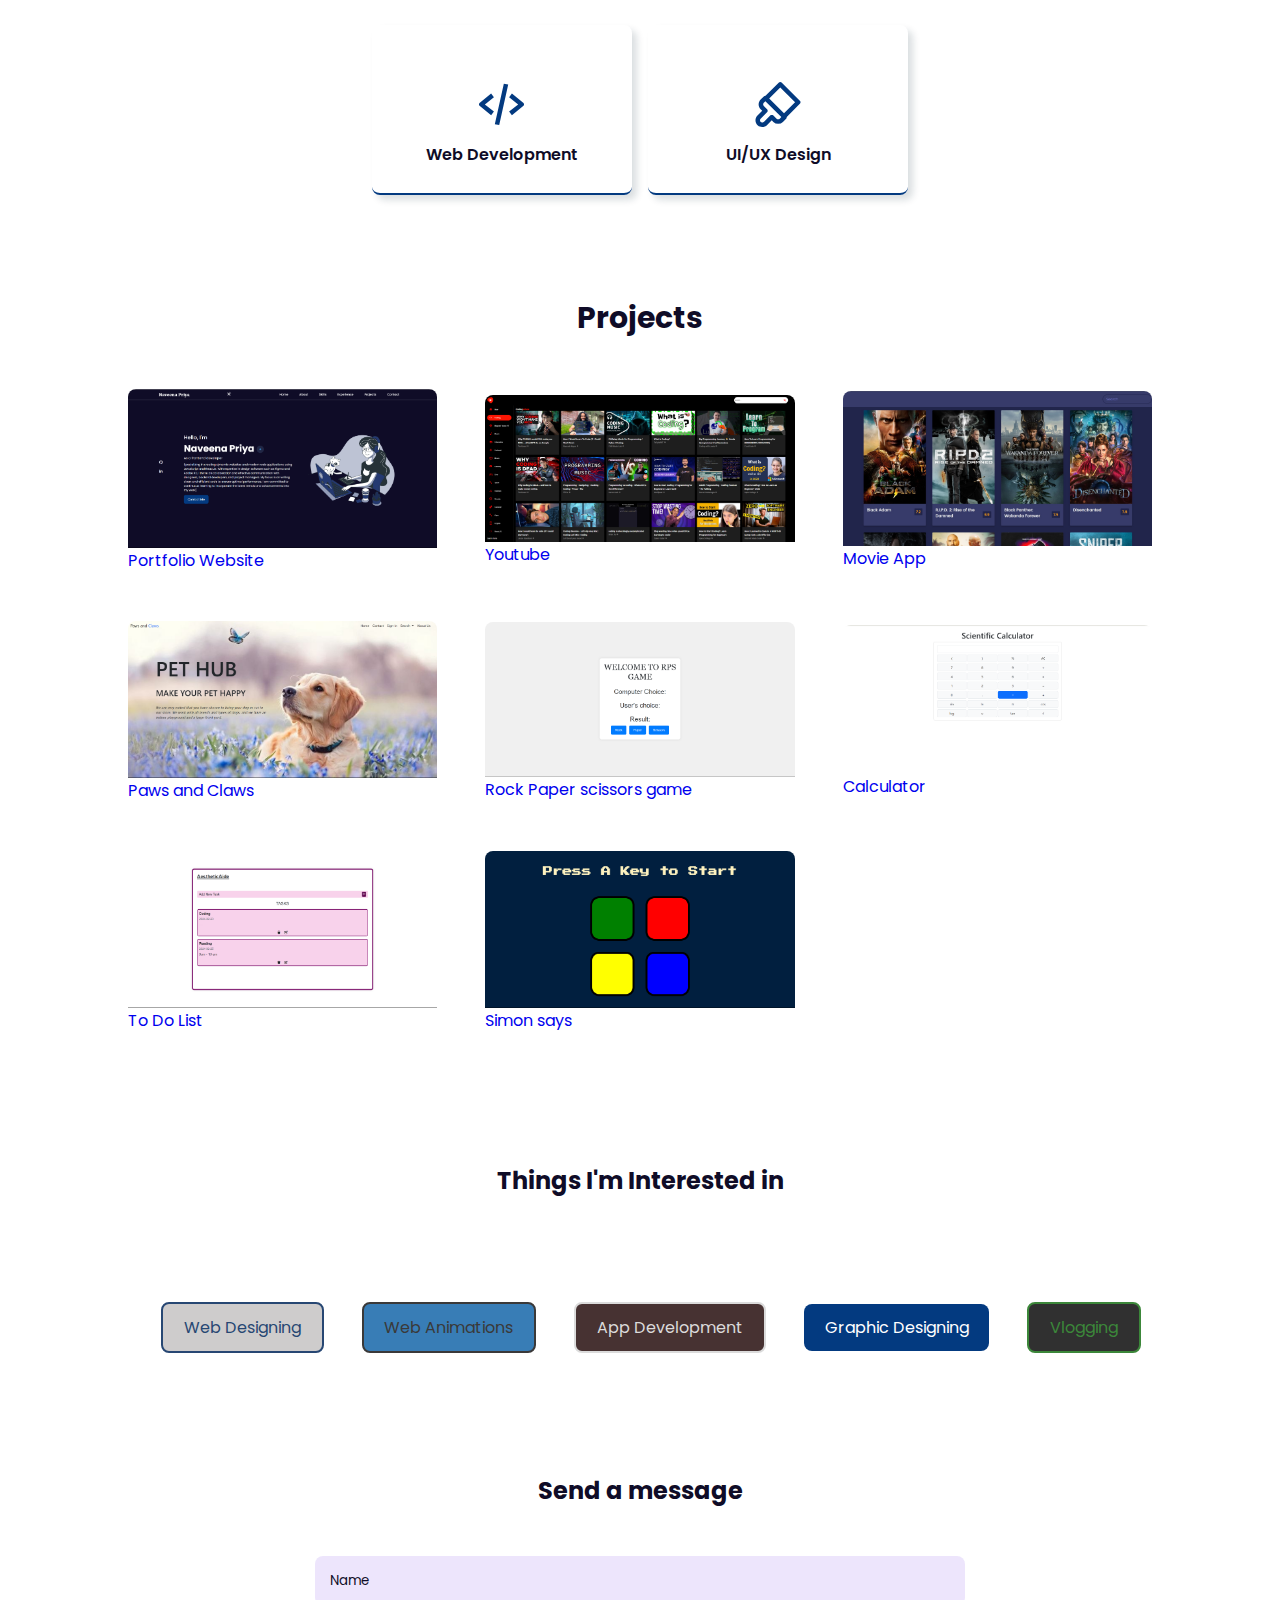
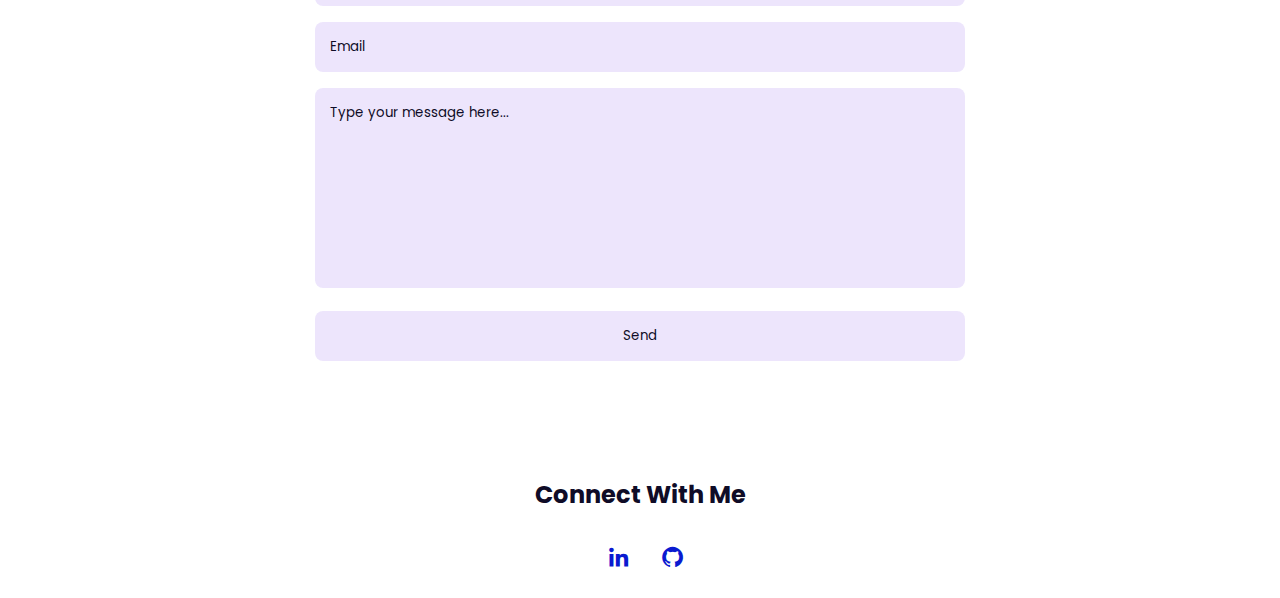
==== commit 51fefdd8: "pro- change" ====
--- a/index.html
+++ b/index.html
@@ -293,7 +293,7 @@
 
             </div>
             <div class="portfolio-img">
-                <a href="https://todo-azm1.vercel.app/" target="_blank"><img src="asset project image/to do.png" alt="">To Do List</a>
+                <a href="https://todo-azm1.vercel.app/" target="_blank"><img src="asset project image/todowebapp.png" alt="">To Do List</a>
             </div>
 
         <div class="portfolio-img">
